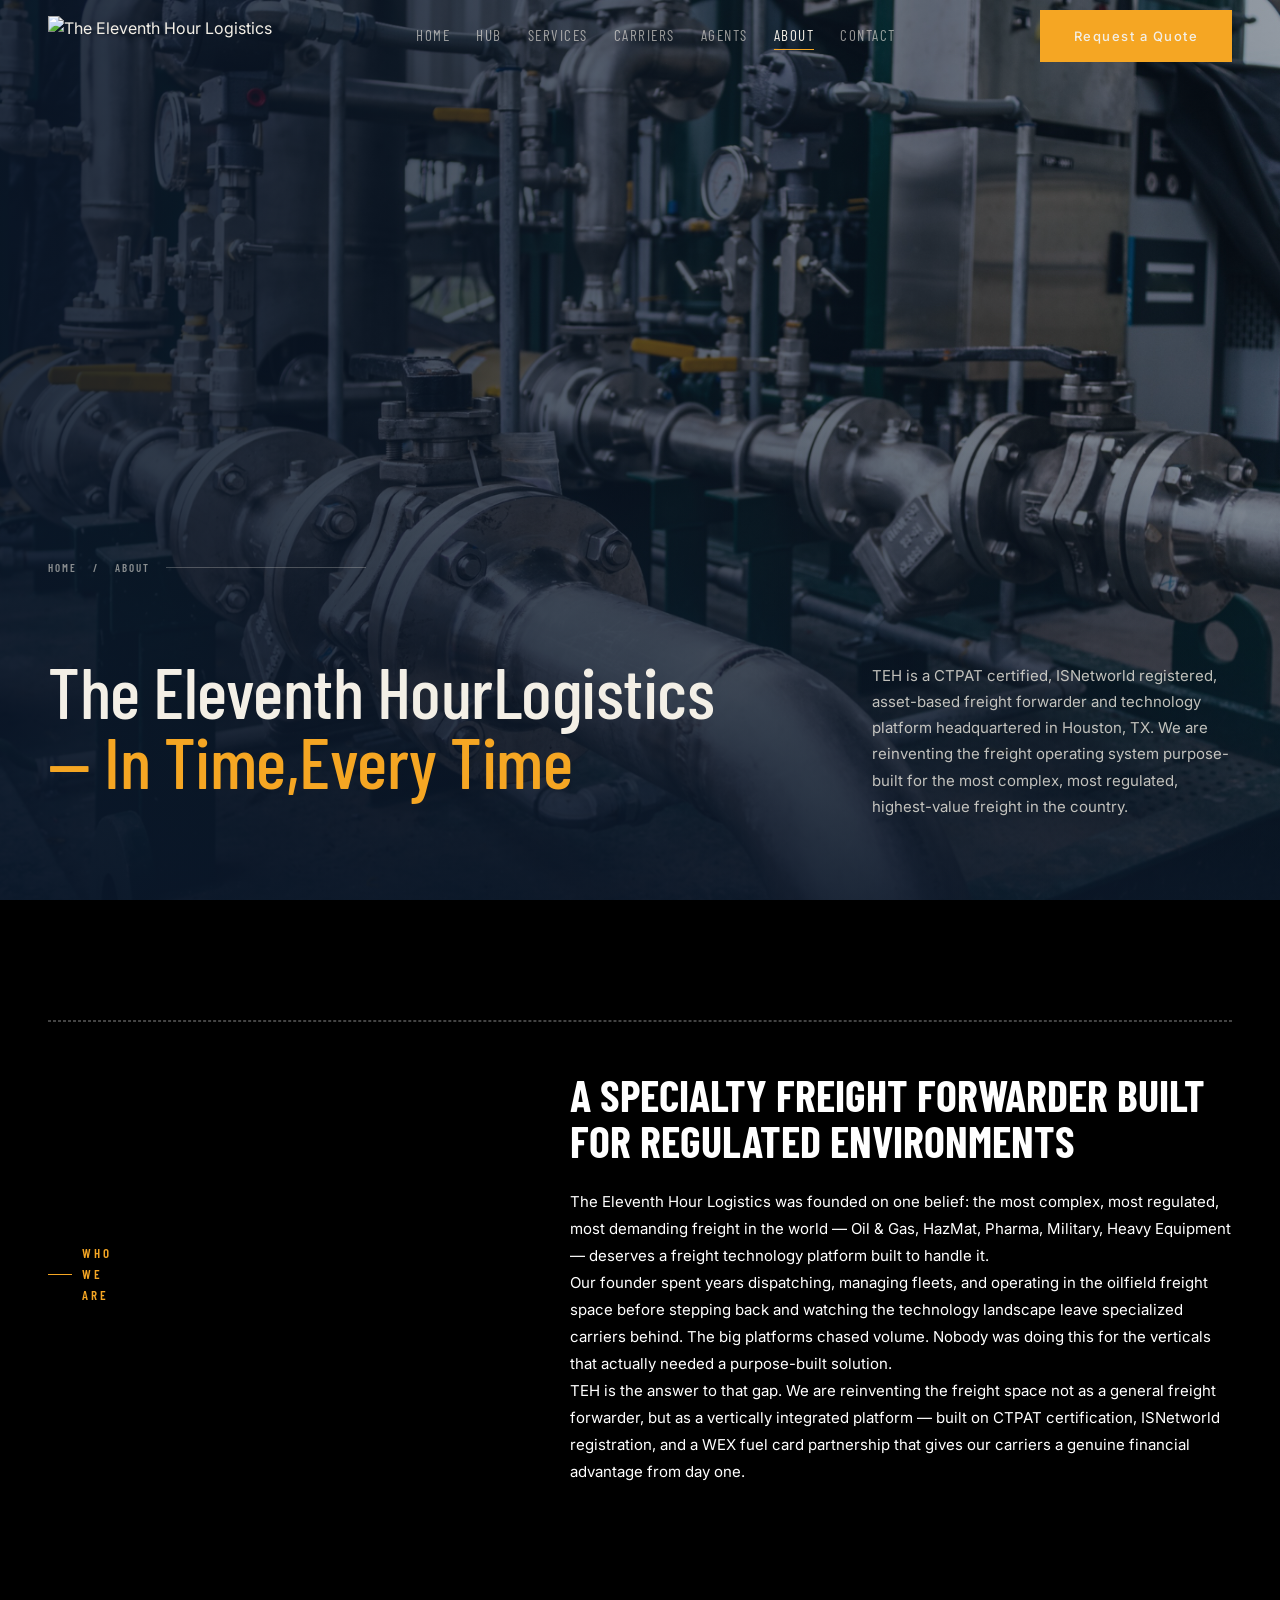
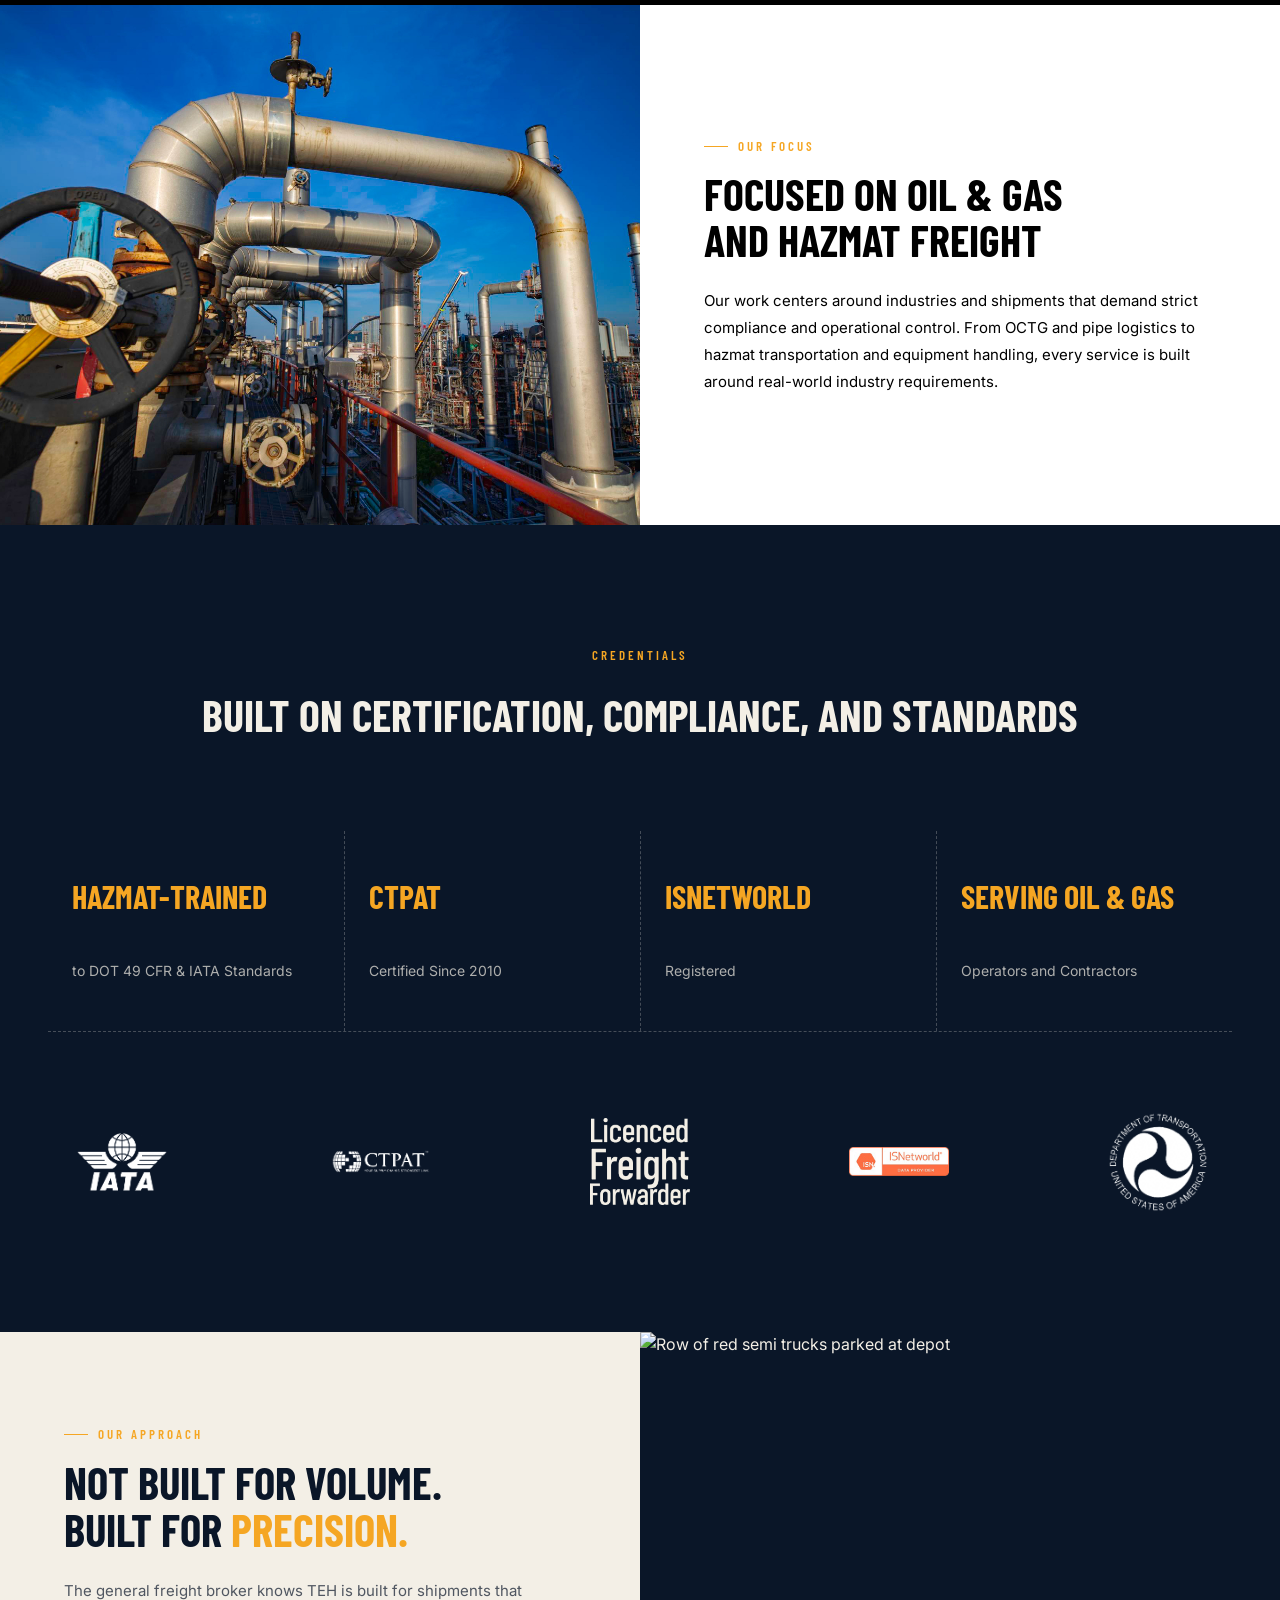
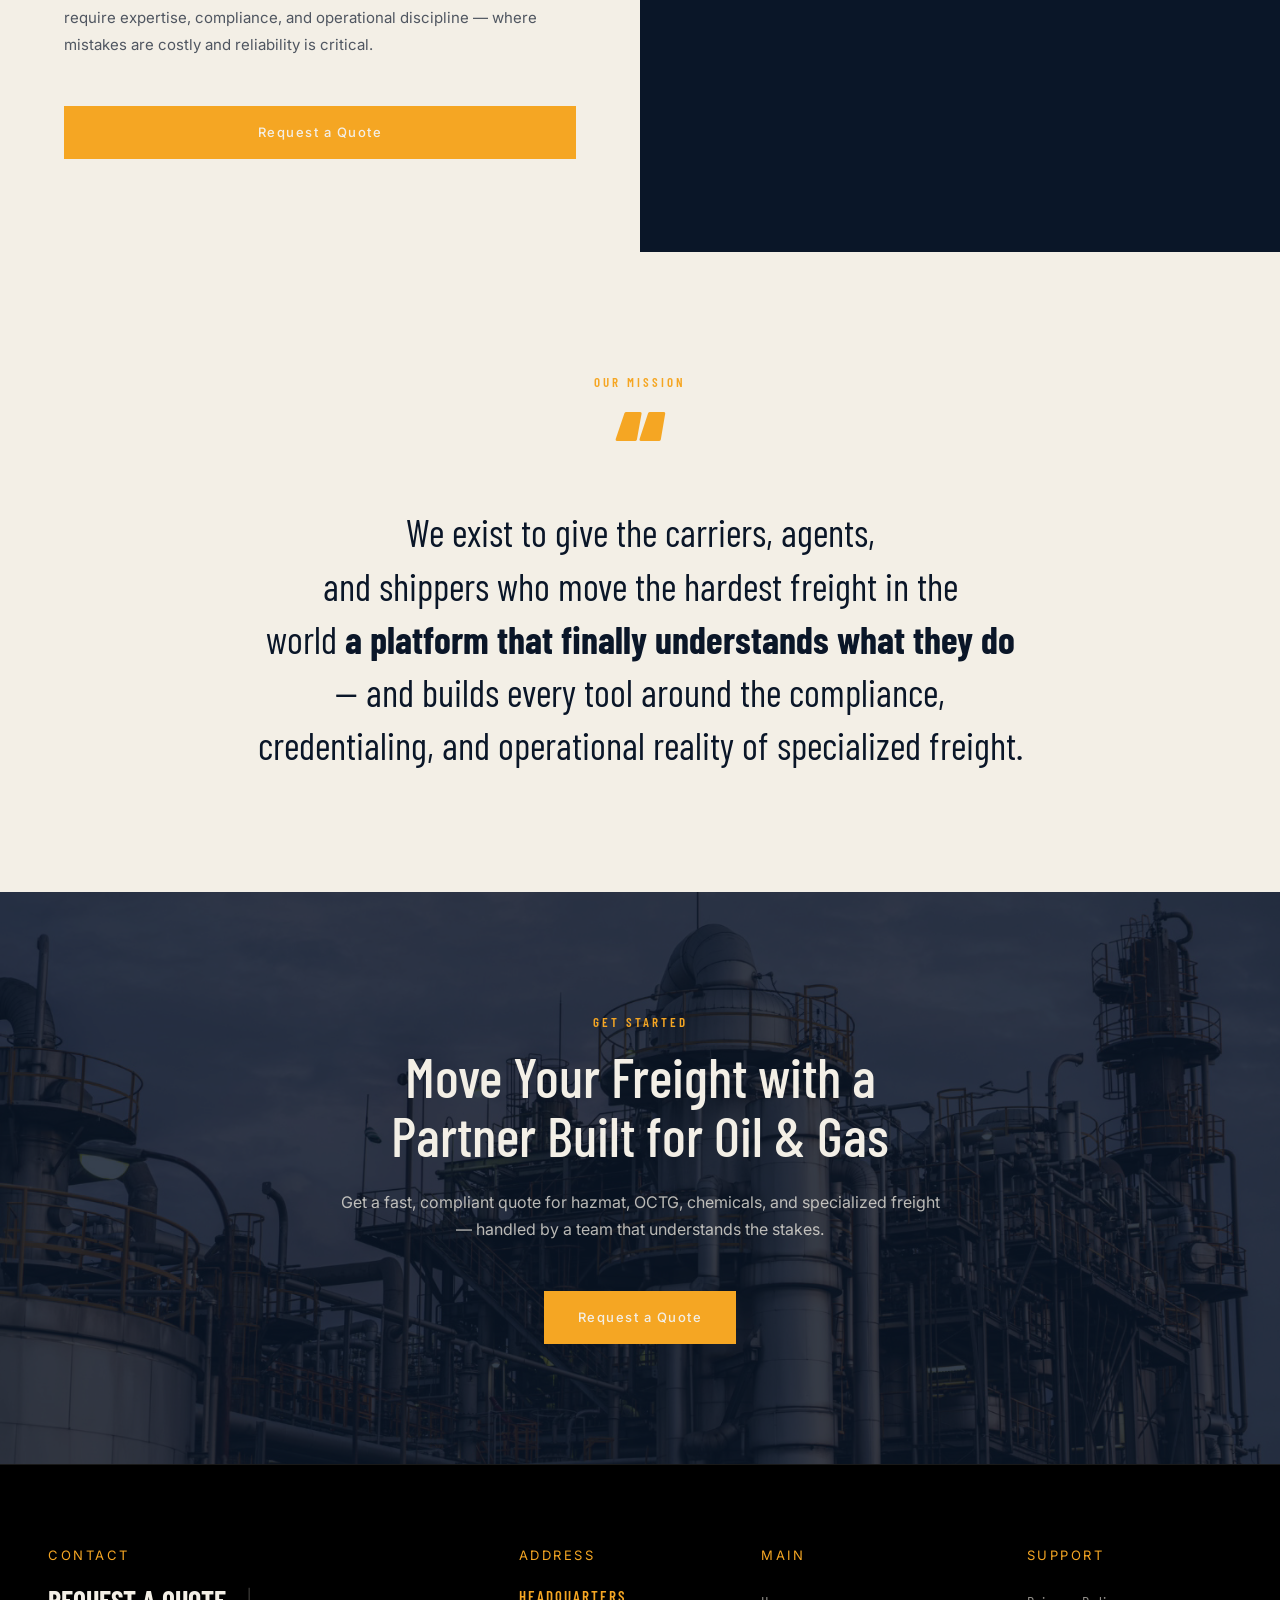
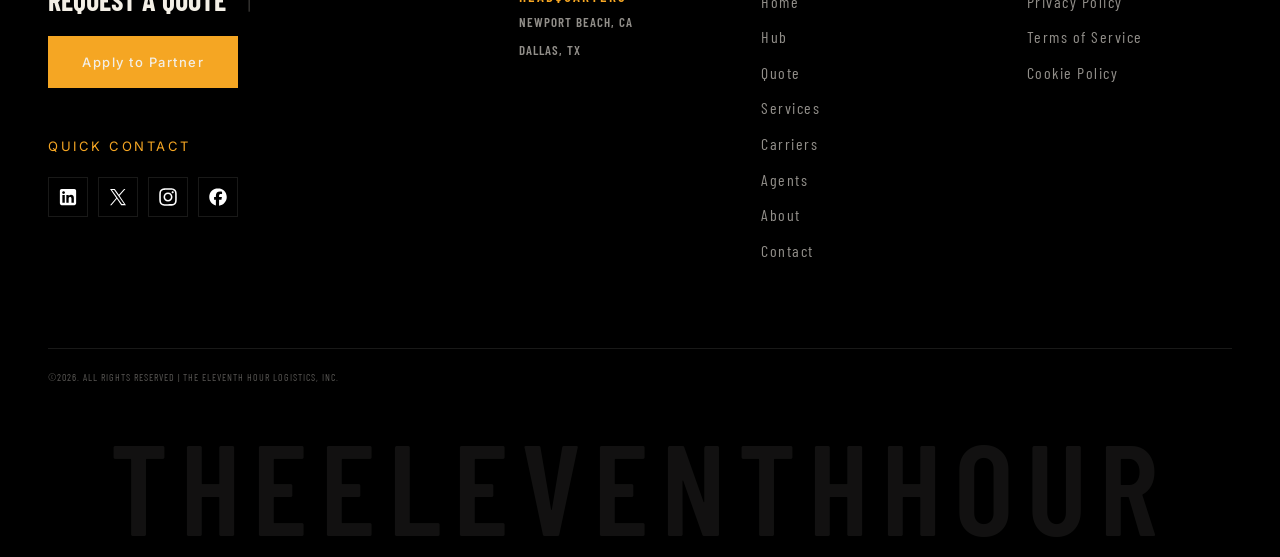
==== about.html @ dfa7b1bb "initial commit" ====
<!DOCTYPE html>
<html lang="en">

<head>

    <meta charset="UTF-8" />
    <meta name="viewport" content="width=device-width, initial-scale=1.0" />
    <meta http-equiv="X-UA-Compatible" content="IE=edge" />

    <title>About | The Eleventh Hour Logistics — HazMat Freight Forwarder for Oil &amp; Gas</title>

    <meta name="description" content="Learn about The Eleventh Hour Logistics — CTPAT-certified, ISNetworld-registered HazMat freight forwarder based in Houston, TX. Built for the most complex, regulated, highest-value freight in the country." />

    <meta name="keywords" content="about TEH logistics, eleventh hour logistics history, CTPAT certified freight forwarder, ISNetworld registered, hazmat freight forwarder Texas, oil gas logistics company" />

    <meta name="author" content="The Eleventh Hour Logistics, Inc." />
    <meta name="robots" content="index, follow" />
    <link rel="canonical" href="https://www.tehlogistics.com/about.html" />

    <meta property="og:type" content="website" />
    <meta property="og:url" content="https://www.tehlogistics.com/about.html" />
    <meta property="og:title" content="About | The Eleventh Hour Logistics" />
    <meta property="og:description" content="CTPAT-certified, ISNetworld-registered HazMat freight forwarder for Oil &amp; Gas. Built for precision, compliance, and the hardest freight in the world." />
    <meta property="og:image" content="https://www.tehlogistics.com/assets/images/og-image.jpg" />
    <meta property="og:site_name" content="The Eleventh Hour Logistics" />

    <link rel="preconnect" href="https://fonts.googleapis.com" />
    <link rel="preconnect" href="https://fonts.gstatic.com" crossorigin />
    <link href="https://fonts.googleapis.com/css2?family=Barlow+Condensed:ital,wght@0,300;0,400;0,500;0,600;0,700;0,800;0,900;1,700&family=Inter:wght@300;400;500;600&display=swap" rel="stylesheet" />

    <link rel="icon" type="image/svg+xml" href="assets/favicon.svg" />
    <link rel="apple-touch-icon" href="assets/favicon.svg" />

    <link rel="stylesheet" href="shared.css" />

    <style>

        /* ── AB: HERO ───────────────────────────────────── */
        .ab-hero {
            position: relative;
            min-height: 100vh;
            display: flex;
            flex-direction: column;
            overflow: hidden;
            padding: 0 var(--teh-gutter);
        }

        .ab-hero__bg {
            position: absolute;
            inset: 0;
            z-index: 0;
        }

        .ab-hero__bg-img {
            width: 100%;
            height: 100%;
            object-fit: cover;
            display: block;
        }

        .ab-hero__overlay {
            position: absolute;
            inset: 0;
            z-index: 1;
            background:
                linear-gradient(to right, rgba(10, 22, 40, 0.88) 0%, rgba(10, 22, 40, 0.40) 100%),
                linear-gradient(to top, rgba(10, 22, 40, 0.80) 0%, transparent 55%);
        }

        .ab-hero__content {
            position: relative;
            z-index: 2;
            flex: 1;
            display: flex;
            flex-direction: column;
            justify-content: flex-end;
            padding-top: var(--teh-nav-h);
            padding-bottom: var(--sp-xl);
            margin-top: 60px;
        }

        .ab-hero__breadcrumb {
            display: flex;
            align-items: center;
            gap: 16px;
            padding-bottom: var(--sp-xl);
            font-family: var(--teh-font-head);
            font-size: 11px;
            font-weight: 600;
            letter-spacing: 2px;
            text-transform: uppercase;
            color: rgba(243, 239, 230, 0.55);
        }

        .ab-hero__breadcrumb a {
            color: rgba(243, 239, 230, 0.55);
            transition: color 0.2s;
        }

        .ab-hero__breadcrumb a:hover {
            color: var(--teh-amber);
        }

        .ab-hero__breadcrumb-sep {
            opacity: 0.4;
        }

        .ab-hero__breadcrumb-line {
            height: 1px;
            width: 200px;
            background: rgba(243, 239, 230, 0.25);
            flex-shrink: 0;
        }

        .ab-hero__body {
            display: flex;
            justify-content: space-between;
            align-items: flex-end;
            gap: var(--sp-xl);
        }

        .ab-hero__left {
            flex: 1;
            max-width: 700px;
        }

        .ab-hero__heading {
            font-family: var(--teh-font-head);
            font-size: clamp(40px, 6.5vw, 72px);
            font-weight: 500;
            line-height: 0.97;
            letter-spacing: -0.5px;
            color: var(--teh-cream);
            margin: 0 0 var(--sp-md);
        }

        .ab-hero__heading em {
            font-style: normal;
            color: var(--teh-amber);
        }

        .ab-hero__right {
            max-width: 360px;
            flex-shrink: 0;
        }

        .ab-hero__subtext {
            font-family: var(--teh-font-body);
            font-size: 15px;
            line-height: 1.75;
            color: rgba(243, 239, 230, 0.78);
        }

        /* ── AB: INTRO SPLIT ────────────────────────────── */
        .ab-intro {
            background-color: black;
            padding: var(--sp-2xl) var(--teh-gutter);
        }

        .line-above {
            border: dashed rgba(255, 255, 255, 0.263) 1px;
            margin: 0 0 50px 0;
        }

        .ab-intro__inner {
            max-width: var(--teh-max-w);
            margin: 0 auto;
            display: flex;
            justify-content: space-between;
            gap: 450px;
            align-items: center;
        }

        .ab-intro__left {
            padding-top: 6px;
        }

        .ab-intro__right {
            display: flex;
            flex-direction: column;
            justify-content: center;
        }

        .ab-intro__eyebrow-wrap {
            display: flex;
            align-items: center;
            gap: 10px;
            margin-bottom: 0;
        }

        .ab-intro__heading {
            font-family: var(--teh-font-head);
            font-size: clamp(28px, 3.5vw, 44px);
            font-weight: 700;
            line-height: 1.05;
            text-transform: uppercase;
            color: white;
            margin-bottom: var(--sp-md);
        }

        .ab-intro__text {
            font-family: var(--teh-font-body);
            font-size: 15px;
            line-height: 1.8;
            color: white;
            max-width: 680px;
        }

        .ab-intro__text + .ab-intro__text {
            margin-top: 0;
        }

        /* ── AB: FOCUSED SECTION (img right) ────────────── */
        .ab-focused {
            display: grid;
            grid-template-columns: 1fr 1fr;
            min-height: 520px;
        }

        .ab-focused__body {
            background: white;
            color: var(--teh-cream);
            padding: var(--sp-xl) 64px;
            display: flex;
            flex-direction: column;
            justify-content: center;
        }

        .ab-focused__heading {
            font-family: var(--teh-font-head);
            font-size: clamp(28px, 3.5vw, 44px);
            font-weight: 700;
            text-transform: uppercase;
            color: black;
            line-height: 1.05;
            margin-bottom: var(--sp-md);
        }

        .ab-focused__text {
            font-family: var(--teh-font-body);
            font-size: 15px;
            line-height: 1.8;
            color: black;
        }

        .ab-focused__img {
            position: relative;
            overflow: hidden;
        }

        .ab-focused__img img {
            width: 100%;
            height: 100%;
            object-fit: cover;
            display: block;
        }

        /* ── AB: CREDENTIALS ────────────────────────────── */
        .ab-creds {
            background: var(--teh-navy);
            padding: var(--sp-2xl) var(--teh-gutter);
        }

        .ab-creds__inner {
            max-width: var(--teh-max-w);
            margin: 0 auto;
        }

        .ab-creds__header {
            text-align: center;
            margin-bottom: var(--sp-xl);
        }

        .ab-creds__heading {
            font-family: var(--teh-font-head);
            font-size: clamp(28px, 4vw, 44px);
            font-weight: 700;
            text-transform: uppercase;
            color: var(--teh-cream);
        }

        .ab-creds__pillars {
            display: grid;
            grid-template-columns: repeat(4, 1fr);
            border-bottom: 1px dashed rgba(243,239,230,0.25);
            margin-bottom: var(--sp-xl);
        }

        .ab-creds__pillar {
            padding: var(--sp-lg) var(--sp-md);
            border-left: 1px dashed rgba(243,239,230,0.25);
            display: flex;
            flex-direction: column;
            justify-content: space-between;
            min-height: 200px;
            text-align: left;
        }

        .ab-creds__pillar:first-child {
            border-left: none;
        }

        .ab-creds__pillar-head {
            font-family: var(--teh-font-head);
            font-size: clamp(22px, 2.5vw, 32px);
            font-weight: 700;
            text-transform: uppercase;
            color: var(--teh-amber);
            line-height: 1.1;
        }

        .ab-creds__pillar-sub {
            font-family: var(--teh-font-body);
            font-size: 14px;
            color: rgba(243,239,230,0.70);
            line-height: 1.6;
            margin-top: var(--sp-md);
        }

        .ab-creds__logos {
            display: flex;
            align-items: center;
            justify-content: space-between;
            gap: 40px;
            flex-wrap: wrap;
            padding: 0 24px;
        }

        .ab-creds__logos .make-white {
            filter: brightness(0) invert(1);
        }

        .ab-creds__logo-img {
            height: auto;
            width: 100px;
            transition: opacity 0.3s;
        }

        .ab-creds__logo-img:hover {
            opacity: 0.75;
        }

        /* ── AB: NOT BUILT FOR VOLUME ───────────────────── */
        .ab-precision {
            display: grid;
            grid-template-columns: 1fr 1fr;
            min-height: 520px;
        }

        .ab-precision__body {
            background: var(--teh-cream);
            padding: var(--sp-xl) 64px;
            display: flex;
            flex-direction: column;
            justify-content: center;
        }

        .ab-precision__heading {
            font-family: var(--teh-font-head);
            font-size: clamp(28px, 3.5vw, 46px);
            font-weight: 700;
            text-transform: uppercase;
            color: var(--teh-navy);
            line-height: 1.05;
            margin-bottom: var(--sp-md);
        }

        .ab-precision__heading em {
            font-style: normal;
            color: var(--teh-amber);
        }

        .ab-precision__text {
            font-family: var(--teh-font-body);
            font-size: 15px;
            line-height: 1.8;
            color: rgba(10, 22, 40, 0.70);
            margin-bottom: var(--sp-lg);
        }

        .ab-precision__img {
            position: relative;
            overflow: hidden;
        }

        .ab-precision__img img {
            width: 100%;
            height: 100%;
            object-fit: cover;
            display: block;
        }

        /* ── AB: MISSION QUOTE ──────────────────────────── */
        .ab-mission {
            background: var(--teh-cream);
            padding: var(--sp-2xl) var(--teh-gutter);
            text-align: center;
        }

        .ab-mission__inner {
            max-width: 900px;
            margin: 0 auto;
        }

        .ab-mission__quote {
            font-family: var(--teh-font-head);
            font-size: clamp(22px, 3.5vw, 38px);
            font-weight: 400;
            line-height: 1.4;
            color: var(--teh-navy);
            margin: 0;
        }

        .ab-mission__quote strong {
            font-weight: 700;
        }

        /* Opening quotation mark */
        .ab-mission__quote::before {
            content: '\201C';
            display: block;
            font-family: var(--teh-font-head);
            font-size: 120px;
            font-weight: 900;
            color: var(--teh-amber);
            line-height: 0.7;
            margin-bottom: var(--sp-sm);
        }

        /* ── AB: CTA ────────────────────────────────────── */
        .ab-cta {
            position: relative;
            min-height: 480px;
            display: flex;
            align-items: center;
            justify-content: center;
            overflow: hidden;
            padding: var(--sp-2xl) var(--teh-gutter);
        }

        .ab-cta__bg {
            position: absolute;
            inset: 0;
            z-index: 0;
        }

        .ab-cta__bg img {
            width: 100%;
            height: 100%;
            object-fit: cover;
            display: block;
        }

        .ab-cta__overlay {
            position: absolute;
            inset: 0;
            z-index: 1;
            background: rgba(10, 22, 40, 0.82);
        }

        .ab-cta__content {
            position: relative;
            z-index: 2;
            max-width: 760px;
            text-align: center;
        }

        .ab-cta__heading {
            font-family: var(--teh-font-head);
            font-size: clamp(28px, 5vw, 56px);
            font-weight: 500;
            color: var(--teh-cream);
            line-height: 1.05;
            margin-bottom: var(--sp-md);
        }

        .ab-cta__desc {
            font-family: var(--teh-font-body);
            font-size: 16px;
            line-height: 1.7;
            color: rgba(243, 239, 230, 0.75);
            max-width: 600px;
            margin: 0 auto var(--sp-lg);
        }

        /* ── AB: RESPONSIVE ─────────────────────────────── */
        @media (max-width: 1100px) {
            .ab-focused__body,
            .ab-precision__body {
                padding: var(--sp-xl) var(--teh-gutter-m);
            }

            .ab-intro__inner {
                display: flex;
                justify-content: space-between;
                gap: 100px;
            }
        }

        @media (max-width: 900px) {
            .ab-hero__inner {
                flex-direction: column;
                align-items: flex-start;
                gap: var(--sp-md);
            }

            .ab-hero__right {
                max-width: 100%;
            }

            .ab-intro,
            .ab-focused,
            .ab-precision {
                grid-template-columns: 1fr;
            }

            .ab-intro__img,
            .ab-focused__img,
            .ab-precision__img {
                min-height: 320px;
            }

            .ab-focused__body,
            .ab-precision__body {
                padding: var(--sp-xl) var(--teh-gutter-m);
            }

            /* On mobile: image comes first for intro, body first for others */
            .ab-focused {
                direction: ltr;
            }

            .ab-creds__pillars {
                grid-template-columns: repeat(2, 1fr);
            }

            .ab-creds__pillar {
                border-left: none;
                border-top: 1px dashed rgba(243,239,230,0.25);
            }

            .ab-creds__pillar:nth-child(odd) {
                border-left: none;
            }
        }

        @media (max-width: 600px) {
            .ab-hero__heading {
                font-size: clamp(38px, 10vw, 52px);
            }

            .ab-hero__breadcrumb-line {
                width: 60px;
            }

            .ab-intro__inner,
            .ab-focused__body,
            .ab-precision__body {
                padding: var(--sp-xl) var(--teh-gutter-s);
            }

            .ab-creds__pillars {
                grid-template-columns: 1fr;
            }

            .ab-creds__logos {
                gap: 24px;
                justify-content: center;
            }

            .ab-mission__quote {
                font-size: clamp(18px, 5vw, 26px);
            }
        }

    </style>

</head>

<body>

    <!-- 1. CLOCK LOADER -->
    <div id="loader" class="loader">
        <div class="clock">
            <div class="clock__face">
                <div class="clock__marker clock__marker--12"></div>
                <div class="clock__marker clock__marker--11"></div>
            </div>
            <div id="minuteHand" class="clock__hand clock__hand--minute"></div>
            <div id="hourHand" class="clock__hand clock__hand--hour"></div>
        </div>
        <p class="loader__text">The Eleventh Hour</p>
    </div>

    <!-- 2. NAVIGATION -->
    <nav class="nav" id="mainNav" role="navigation" aria-label="Main navigation">

        <a class="nav-logo" href="index.html" aria-label="The Eleventh Hour Logistics — Home">
            <img src="assets/favicon.svg" alt="The Eleventh Hour Logistics" class="nav-logo__img" />
        </a>

        <ul class="nav-links" role="menubar">
            <li><a class="nav-link" href="index.html" role="menuitem">Home</a></li>
            <li><a class="nav-link" href="hub.html" role="menuitem">Hub</a></li>
            <li><a class="nav-link" href="services.html" role="menuitem">Services</a></li>
            <li><a class="nav-link" href="carriers.html" role="menuitem">Carriers</a></li>
            <li><a class="nav-link" href="agents.html" role="menuitem">Agents</a></li>
            <li><a class="nav-link nav-link--active" href="about.html" role="menuitem">About</a></li>
            <li><a class="nav-link" href="contact.html" role="menuitem">Contact</a></li>
        </ul>

        <div class="nav-right">
            <a class="teh-btn teh-btn--primary" href="quote.html">Request a Quote</a>
            <button class="nav-hamburger" id="navHamburger" aria-label="Open navigation menu" aria-expanded="false" aria-controls="mobMenu">
                <span class="nav-hamburger__bar"></span>
                <span class="nav-hamburger__bar"></span>
                <span class="nav-hamburger__bar"></span>
            </button>
        </div>

    </nav>

    <!-- MOBILE MENU -->
    <div class="mob-menu" id="mobMenu" role="dialog" aria-modal="true" aria-label="Mobile navigation">
        <a class="mob-link" href="index.html" onclick="TEH.closeMenu()">Home</a>
        <a class="mob-link" href="hub.html" onclick="TEH.closeMenu()">Hub</a>
        <a class="mob-link" href="services.html" onclick="TEH.closeMenu()">Services</a>
        <a class="mob-link" href="carriers.html" onclick="TEH.closeMenu()">Carriers</a>
        <a class="mob-link" href="agents.html" onclick="TEH.closeMenu()">Agents</a>
        <a class="mob-link mob-link--active" href="about.html" onclick="TEH.closeMenu()">About</a>
        <a class="mob-link" href="contact.html" onclick="TEH.closeMenu()">Contact</a>
        <div class="mob-menu__cta">
            <a class="teh-btn teh-btn--primary" href="quote.html" onclick="TEH.closeMenu()" style="justify-content:center;">Request a Quote</a>
            <a class="teh-btn teh-btn--secondary" href="agents.html" onclick="TEH.closeMenu()" style="justify-content:center;">Apply to Partner</a>
        </div>
    </div>


    <main id="mainContent">

        <!-- ── HERO ──────────────────────────────────────── -->
        <section class="ab-hero" aria-labelledby="aboutHeroHeading">

            <div class="ab-hero__bg" aria-hidden="true">
                <img src="assets/images/about/about-hero.jpg" alt="Oil refinery pipeline infrastructure" class="ab-hero__bg-img" />
            </div>

            <div class="ab-hero__overlay" aria-hidden="true"></div>

            <div class="ab-hero__content">

                <div class="ab-hero__breadcrumb" aria-label="Breadcrumb">
                    <a href="index.html">Home</a>
                    <span class="sv-hero__breadcrumb-sep" aria-hidden="true">/</span>
                    <span>About</span>
                    <div class="ab-hero__breadcrumb-line" aria-hidden="true"></div>
                </div>

                <div class="ab-hero__body">

                    <div class="ab-hero__left teh-reveal">
                        <h1 class="ab-hero__heading" id="aboutHeroHeading">
                            The Eleventh HourLogistics<br>
                            <em>— In Time,Every Time</em>
                        </h1>
                    </div>

                    <div class="ab-hero__right teh-reveal teh-reveal--delay-2">
                        <p class="ab-hero__subtext">
                            TEH is a CTPAT certified, ISNetworld registered, asset-based freight forwarder and technology platform headquartered in Houston, TX. We are reinventing the freight operating system purpose-built for the most complex, most regulated, highest-value freight in the country.
                        </p>
                    </div>

                </div>
            </div>

        </section>


        <!-- ── SPECIALTY FREIGHT INTRO ───────────────────── -->
        <section class="ab-intro" aria-labelledby="introHeading">
            <div class="line-above"></div>

            <div class="ab-intro__inner teh-reveal">
                
                <div class="ab-intro__left">
                    <p class="teh-eyebrow teh-eyebrow--line">Who We Are</p>
                </div>

                <div class="ab-intro__right">
                    <h2 class="ab-intro__heading" id="introHeading">
                    A Specialty Freight Forwarder Built for Regulated Environments
                </h2>
                    <p class="ab-intro__text">
                    The Eleventh Hour Logistics was founded on one belief: the most complex, most regulated, most demanding freight in the world — Oil &amp; Gas, HazMat, Pharma, Military, Heavy Equipment — deserves a freight technology platform built to handle it.
                </p>

                <p class="ab-intro__text">
                    Our founder spent years dispatching, managing fleets, and operating in the oilfield freight space before stepping back and watching the technology landscape leave specialized carriers behind. The big platforms chased volume. Nobody was doing this for the verticals that actually needed a purpose-built solution.
                </p>

                <p class="ab-intro__text">
                    TEH is the answer to that gap. We are reinventing the freight space not as a general freight forwarder, but as a vertically integrated platform — built on CTPAT certification, ISNetworld registration, and a WEX fuel card partnership that gives our carriers a genuine financial advantage from day one.
                </p>
            </div>
        </section>


        <!-- ── FOCUSED ON OIL & GAS ──────────────────────── -->
        <section class="ab-focused" aria-labelledby="focusedHeading">

            <div class="ab-focused__img">
                <img src="assets/images/about/ab-focus.jpg" alt="Oil pipeline and refinery infrastructure at dusk" loading="lazy" />
            </div>

            <div class="ab-focused__body teh-reveal">

                <p class="teh-eyebrow teh-eyebrow--line">Our Focus</p>

                <h2 class="ab-focused__heading" id="focusedHeading">
                    Focused on Oil &amp; Gas<br>and Hazmat Freight
                </h2>

                <p class="ab-focused__text">
                    Our work centers around industries and shipments that demand strict compliance and operational control. From OCTG and pipe logistics to hazmat transportation and equipment handling, every service is built around real-world industry requirements.
                </p>

            </div>

        </section>


        <!-- ── CREDENTIALS ───────────────────────────────── -->
        <section class="ab-creds" id="credentials" aria-labelledby="credsHeading">

            <div class="ab-creds__inner">

                <div class="ab-creds__header teh-reveal">
                    <p class="teh-eyebrow" style="justify-content:center;">Credentials</p>
                    <h2 class="ab-creds__heading" id="credsHeading">
                        Built on Certification, Compliance, and Standards
                    </h2>
                </div>

                <div class="ab-creds__pillars teh-reveal teh-reveal--delay-1" role="list">

                    <div class="ab-creds__pillar" role="listitem">
                        <h3 class="ab-creds__pillar-head">Hazmat-trained</h3>
                        <p class="ab-creds__pillar-sub">to DOT 49 CFR &amp; IATA Standards</p>
                    </div>

                    <div class="ab-creds__pillar" role="listitem">
                        <h3 class="ab-creds__pillar-head">CTPAT</h3>
                        <p class="ab-creds__pillar-sub">Certified Since 2010</p>
                    </div>

                    <div class="ab-creds__pillar" role="listitem">
                        <h3 class="ab-creds__pillar-head">ISNetworld</h3>
                        <p class="ab-creds__pillar-sub">Registered</p>
                    </div>

                    <div class="ab-creds__pillar" role="listitem">
                        <h3 class="ab-creds__pillar-head">Serving oil &amp; gas</h3>
                        <p class="ab-creds__pillar-sub">Operators and Contractors</p>
                    </div>

                </div>

                <div class="ab-creds__logos teh-reveal teh-reveal--delay-2" role="list" aria-label="Industry certifications">
                    <img src="assets/images/trust1.png" alt="IATA" class="ab-creds__logo-img make-white" />
                    <img src="assets/images/trust2.png" alt="CTPAT Certified" class="ab-creds__logo-img make-white" />
                    <img src="assets/images/trust3.png" alt="Licensed Freight Forwarder" class="ab-creds__logo-img" />
                    <img src="assets/images/trust4.png" alt="ISNetworld Registered" class="ab-creds__logo-img"/>
                    <img src="assets/images/trust5.png" alt="US DOT" class="ab-creds__logo-img make-white" />
                </div>

            </div>

        </section>


        <!-- ── NOT BUILT FOR VOLUME ──────────────────────── -->
        <section class="ab-precision" aria-labelledby="precisionHeading">

            <div class="ab-precision__body teh-reveal">

                <p class="teh-eyebrow teh-eyebrow--line">Our Approach</p>

                <h2 class="ab-precision__heading" id="precisionHeading">
                    Not Built for Volume.<br>
                    Built for <em>Precision.</em>
                </h2>

                <p class="ab-precision__text">
                    The general freight broker knows TEH is built for shipments that require expertise, compliance, and operational discipline — where mistakes are costly and reliability is critical.
                </p>

                <a class="teh-btn teh-btn--primary" href="quote.html">Request a Quote</a>

            </div>

            <div class="ab-precision__img">
                <img src="assets/images/about-trucks.png" alt="Row of red semi trucks parked at depot" loading="lazy" />
            </div>

        </section>


        <!-- ── MISSION QUOTE ─────────────────────────────── -->
        <section class="ab-mission" aria-labelledby="missionHeading">
            <div class="ab-mission__inner teh-reveal">

                <p class="teh-eyebrow" style="justify-content:center;" id="missionHeading">Our Mission</p>

                <blockquote class="ab-mission__quote">
                    We exist to give the carriers, agents,<br>
                    and shippers who move the hardest freight in the<br>
                    world <strong>a platform that finally understands what they do</strong><br>
                    — and builds every tool around the compliance,<br>
                    credentialing, and operational reality of specialized freight.
                </blockquote>

            </div>
        </section>


        <!-- ── CTA ──────────────────────────────────────── -->
        <section class="ab-cta" aria-labelledby="ctaHeading">

            <div class="ab-cta__bg" aria-hidden="true">
                <img src="assets/images/quote-bg.png" alt="Oil refinery at night" loading="lazy" />
            </div>
            <div class="ab-cta__overlay" aria-hidden="true"></div>

            <div class="ab-cta__content teh-reveal">
                <p class="teh-eyebrow" style="justify-content:center;">Get Started</p>
                <h2 class="ab-cta__heading" id="ctaHeading">
                    Move Your Freight with a<br>Partner Built for Oil &amp; Gas
                </h2>
                <p class="ab-cta__desc">
                    Get a fast, compliant quote for hazmat, OCTG, chemicals, and specialized freight —
                    handled by a team that understands the stakes.
                </p>
                <a class="teh-btn teh-btn--primary" href="quote.html">Request a Quote</a>
            </div>

        </section>

    </main>


    <!-- ── FOOTER ────────────────────────────────────────── -->
    <footer class="teh-footer" role="contentinfo">
        <div class="teh-footer__inner">

            <div class="teh-footer__grid">

                <div>
                    <span class="teh-footer__col-label">Contact</span>

                    <div class="teh-footer__cta-row">
                        <span class="teh-footer__request">Request a Quote</span>
                        <span class="teh-footer__divider" aria-hidden="true">|</span>
                        <a class="teh-btn teh-btn--primary" href="agents.html">Apply to Partner</a>
                    </div>

                    <span class="teh-footer__col-label">Quick Contact</span>

                    <div class="teh-footer__socials" role="list" aria-label="Social media links">
                        <a href="https://linkedin.com/company/theeleventhhourlogistics" class="teh-social-icon" target="_blank" rel="noopener noreferrer" aria-label="LinkedIn" role="listitem">
                            <svg xmlns="http://www.w3.org/2000/svg" width="32" height="32" viewBox="0 0 32 32">
                                <path d="M26.111,3H5.889c-1.595,0-2.889,1.293-2.889,2.889V26.111c0,1.595,1.293,2.889,2.889,2.889H26.111c1.595,0,2.889-1.293,2.889-2.889V5.889c0-1.595-1.293-2.889-2.889-2.889ZM10.861,25.389h-3.877V12.87h3.877v12.519Zm-1.957-14.158c-1.267,0-2.293-1.034-2.293-2.31s1.026-2.31,2.293-2.31,2.292,1.034,2.292,2.31-1.026,2.31-2.292,2.31Zm16.485,14.158h-3.858v-6.571c0-1.802-.685-2.809-2.111-2.809-1.551,0-2.362,1.048-2.362,2.809v6.571h-3.718V12.87h3.718v1.686s1.118-2.069,3.775-2.069,4.556,1.621,4.556,4.975v7.926Z" fill-rule="evenodd"></path>
                            </svg>
                        </a>

                        <a href="https://twitter.com/tehlogistics" class="teh-social-icon" target="_blank" rel="noopener noreferrer" aria-label="Twitter / X" role="listitem">
                            <svg xmlns="http://www.w3.org/2000/svg" width="32" height="32" viewBox="0 0 32 32">
                                <path d="M18.42,14.009L27.891,3h-2.244l-8.224,9.559L10.855,3H3.28l9.932,14.455L3.28,29h2.244l8.684-10.095,6.936,10.095h7.576l-10.301-14.991h0Zm-3.074,3.573l-1.006-1.439L6.333,4.69h3.447l6.462,9.243,1.006,1.439,8.4,12.015h-3.447l-6.854-9.804h0Z"></path>
                            </svg>
                        </a>

                        <a href="https://instagram.com/tehlogistics" class="teh-social-icon" target="_blank" rel="noopener noreferrer" aria-label="Instagram" role="listitem">
                            <svg xmlns="http://www.w3.org/2000/svg" width="32" height="32" viewBox="0 0 32 32">
                                <path d="M10.202,2.098c-1.49,.07-2.507,.308-3.396,.657-.92,.359-1.7,.84-2.477,1.619-.776,.779-1.254,1.56-1.61,2.481-.345,.891-.578,1.909-.644,3.4-.066,1.49-.08,1.97-.073,5.771s.024,4.278,.096,5.772c.071,1.489,.308,2.506,.657,3.396,.359,.92,.84,1.7,1.619,2.477,.779,.776,1.559,1.253,2.483,1.61,.89,.344,1.909,.579,3.399,.644,1.49,.065,1.97,.08,5.771,.073,3.801-.007,4.279-.024,5.773-.095s2.505-.309,3.395-.657c.92-.36,1.701-.84,2.477-1.62s1.254-1.561,1.609-2.483c.345-.89,.579-1.909,.644-3.398,.065-1.494,.081-1.971,.073-5.773s-.024-4.278-.095-5.771-.308-2.507-.657-3.397c-.36-.92-.84-1.7-1.619-2.477s-1.561-1.254-2.483-1.609c-.891-.345-1.909-.58-3.399-.644s-1.97-.081-5.772-.074-4.278,.024-5.771,.096m.164,25.309c-1.365-.059-2.106-.286-2.6-.476-.654-.252-1.12-.557-1.612-1.044s-.795-.955-1.05-1.608c-.192-.494-.423-1.234-.487-2.599-.069-1.475-.084-1.918-.092-5.656s.006-4.18,.071-5.656c.058-1.364,.286-2.106,.476-2.6,.252-.655,.556-1.12,1.044-1.612s.955-.795,1.608-1.05c.493-.193,1.234-.422,2.598-.487,1.476-.07,1.919-.084,5.656-.092,3.737-.008,4.181,.006,5.658,.071,1.364,.059,2.106,.285,2.599,.476,.654,.252,1.12,.555,1.612,1.044s.795,.954,1.051,1.609c.193,.492,.422,1.232,.486,2.597,.07,1.476,.086,1.919,.093,5.656,.007,3.737-.006,4.181-.071,5.656-.06,1.365-.286,2.106-.476,2.601-.252,.654-.556,1.12-1.045,1.612s-.955,.795-1.608,1.05c-.493,.192-1.234,.422-2.597,.487-1.476,.069-1.919,.084-5.657,.092s-4.18-.007-5.656-.071M21.779,8.517c.002,.928,.755,1.679,1.683,1.677s1.679-.755,1.677-1.683c-.002-.928-.755-1.679-1.683-1.677,0,0,0,0,0,0-.928,.002-1.678,.755-1.677,1.683m-12.967,7.496c.008,3.97,3.232,7.182,7.202,7.174s7.183-3.232,7.176-7.202c-.008-3.97-3.233-7.183-7.203-7.175s-7.182,3.233-7.174,7.203m2.522-.005c-.005-2.577,2.08-4.671,4.658-4.676,2.577-.005,4.671,2.08,4.676,4.658,.005,2.577-2.08,4.671-4.658,4.676-2.577,.005-4.671-2.079-4.676-4.656h0"></path>
                            </svg>
                        </a>

                        <a href="https://facebook.com/tehlogistics" class="teh-social-icon" target="_blank" rel="noopener noreferrer" aria-label="Facebook" role="listitem">
                            <svg xmlns="http://www.w3.org/2000/svg" width="32" height="32" viewBox="0 0 32 32">
                                <path d="M16,2c-7.732,0-14,6.268-14,14,0,6.566,4.52,12.075,10.618,13.588v-9.31h-2.887v-4.278h2.887v-1.843c0-4.765,2.156-6.974,6.835-6.974,.887,0,2.417,.174,3.043,.348v3.878c-.33-.035-.904-.052-1.617-.052-2.296,0-3.183,.87-3.183,3.13v1.513h4.573l-.786,4.278h-3.787v9.619c6.932-.837,12.304-6.74,12.304-13.897,0-7.732-6.268-14-14-14Z"></path>
                            </svg>
                        </a>
                    </div>
                </div>

                <div>
                    <span class="teh-footer__col-label">Address</span>
                    <address class="teh-footer__address">
                        <span class="teh-footer__address-hq">Headquarters</span>
                        <p>Newport Beach, CA</p>
                        <p>Dallas, TX</p>
                    </address>
                </div>

                <div>
                    <span class="teh-footer__col-label">Main</span>
                    <nav aria-label="Footer navigation">
                        <a class="teh-footer__nav-link" href="index.html">Home</a>
                        <a class="teh-footer__nav-link" href="hub.html">Hub</a>
                        <a class="teh-footer__nav-link" href="quote.html">Quote</a>
                        <a class="teh-footer__nav-link" href="services.html">Services</a>
                        <a class="teh-footer__nav-link" href="carriers.html">Carriers</a>
                        <a class="teh-footer__nav-link" href="agents.html">Agents</a>
                        <a class="teh-footer__nav-link" href="about.html">About</a>
                        <a class="teh-footer__nav-link" href="contact.html">Contact</a>
                    </nav>
                </div>

                <div>
                    <span class="teh-footer__col-label">Support</span>
                    <a class="teh-footer__nav-link" href="privacy.html">Privacy Policy</a>
                    <a class="teh-footer__nav-link" href="terms.html">Terms of Service</a>
                    <a class="teh-footer__nav-link" href="cookies.html">Cookie Policy</a>
                </div>

            </div>

            <div class="teh-footer__bottom">
                <p class="teh-footer__legal">
                    ©2026. All Rights Reserved | The Eleventh Hour Logistics, Inc.
                </p>
            </div>

        </div>

        <div class="teh-footer__watermark" aria-hidden="true">THEELEVENTHHOUR</div>

    </footer>

    <script src="shared.js"></script>

</body>

</html>
---- shared.css ----
/* ============================================================
   TEH LOGISTICS — SHARED STYLESHEET
   The Eleventh Hour Logistics, Inc.  |  tehlogistics.com

   TABLE OF CONTENTS
   ─────────────────────────────────────────────────────────
   1.  BRAND TOKENS
   2.  RESET & BASE
   3.  TYPOGRAPHY SCALE
   4.  NAVIGATION
   5.  MOBILE MENU
   6.  BUTTONS
   7.  SECTION UTILITIES
   8.  IMAGE & ICON PLACEHOLDERS
   9.  FOOTER
   10. SCROLL REVEAL
   11. RESPONSIVE

   NAMING CONVENTION
   ─────────────────────────────────────────────────────────
   Shared (this file)  →  .nav-*, .mob-*, .teh-btn, .teh-footer-*
   Page-specific       →  two-letter prefix in each page <style>
     Homepage          →  .hp-*
     Hub               →  .hb-*
     Quote             →  .qt-*
     Services          →  .sv-*
     Carriers          →  .cr-*
     Agents            →  .ag-*
     About             →  .ab-*
     Contact           →  .ct-*
     Waitlist          →  .wl-*
     Privacy Policy    →  .pv-*

   FOR APPSCRIP DEVELOPERS
   ─────────────────────────────────────────────────────────
   Portal hooks  →  window.TEH.portal.*  in shared.js
   SSO targets   →  data-portal attributes on anchor tags
   Brand tokens  →  :root block below — do not override
   Image swaps   →  replace .teh-ph div with <img class="teh-img">
   ============================================================ */


/* ─────────────────────────────────────────────────────────
   1. BRAND TOKENS
   ───────────────────────────────────────────────────────── */
:root {
  /* Official TEH Brand Colors — Brand Identity PDF */
  --teh-navy:   #0A1628;
  --teh-amber:  #F5A623;
  --teh-cream:  #F3EFE6;

  /* UI-only derivations (not in brand guide) */
  --teh-navy-card:     #0e1e35;
  --teh-amber-hover:   #d48a1d;
  --teh-amber-subtle:  rgba(245,166,35,0.10);
  --teh-border-dark:   rgba(243,239,230,0.10);
  --teh-border-light:  rgba(10,22,40,0.12);
  --teh-text-on-dark:  #F3EFE6;
  --teh-text-muted:    rgba(243,239,230,0.60);
  --teh-text-on-light: #0A1628;

  /* Brand Typefaces — Brand Identity PDF pp.16–17 */
  --teh-font-head: 'Barlow Condensed', sans-serif;
  --teh-font-body: 'Inter', sans-serif;

  /* Spacing — 8px grid */
  --sp-xs:  8px;
  --sp-sm:  16px;
  --sp-md:  24px;
  --sp-lg:  48px;
  --sp-xl:  80px;
  --sp-2xl: 120px;

  /* Layout */
  --teh-max-w:    1280px;
  --teh-gutter:   48px;
  --teh-gutter-m: 32px;
  --teh-gutter-s: 20px;
  --teh-nav-h:    72px;

  /* Motion */
  --ease:     cubic-bezier(0.25, 0, 0, 1);
  --ease-out: cubic-bezier(0, 0, 0.2, 1);
  --dur:      0.35s;
}

.loader {
  position: fixed;
  inset: 0;
  background-color: #2d2a2a; /* Brand Navy Black */
  z-index: 10000;
  display: none;
  flex-direction: column;
  justify-content: center;
  align-items: center;
  transition: opacity 0.6s ease-in-out, visibility 0.6s;
  font-family: var(--teh-font-head);
  letter-spacing: 2px;
}

/* Sizing structure for your video animation */
.loader__video {
  width: 100%;
  max-width: 240px; /* Scales the branded clock comfortably */
  height: auto;
  margin-bottom: 24px;
}

.loader--hidden {
  opacity: 0 !important;
  visibility: hidden !important;
  pointer-events: none !important;
}

/* ─────────────────────────────────────────────────────────
   2. RESET & BASE
   ───────────────────────────────────────────────────────── */
*, *::before, *::after {
  margin: 0; padding: 0; box-sizing: border-box;
}

html {
  font-size: 16px;
  scroll-behavior: smooth;
  overflow-x: hidden;
  -webkit-text-size-adjust: 100%;
}

body {
  font-family: var(--teh-font-body);
  font-weight: 400;
  line-height: 1.6;
  background: var(--teh-navy);
  color: var(--teh-cream);
  -webkit-font-smoothing: antialiased;
  -moz-osx-font-smoothing: grayscale;
}

img, video, svg { display: block; max-width: 100%; }
a               { text-decoration: none; color: inherit; }
ul, ol          { list-style: none; }
button          { font-family: inherit; cursor: pointer; border: none; }
address         { font-style: normal; }

::selection { background: var(--teh-amber); color: var(--teh-navy); }

::-webkit-scrollbar        { width: 4px; }
::-webkit-scrollbar-track  { background: var(--teh-navy); }
::-webkit-scrollbar-thumb  { background: var(--teh-amber); border-radius: 2px; }


/* ─────────────────────────────────────────────────────────
   3. TYPOGRAPHY SCALE
   ───────────────────────────────────────────────────────── */
.teh-eyebrow {
  font-family: var(--teh-font-head);
  font-size: 13px;
  font-weight: 600;
  letter-spacing: 3px;
  text-transform: uppercase;
  color: var(--teh-amber);
  display: flex;
  align-items: center;
  gap: 10px;
  margin-bottom: 14px;
}

.teh-eyebrow--line::before {
  content: '';
  display: inline-block;
  width: 24px;
  height: 1px;
  color: var(--teh-amber);
  background: var(--teh-amber);
  flex-shrink: 0;
}

.teh-section-heading {
  font-family: var(--teh-font-head);
  font-size: clamp(32px, 4vw, 52px);
  font-weight: 700;
  line-height: 1.05;
  text-transform: uppercase;
  margin-bottom: 14px;
}

.teh-section-sub {
  font-family: var(--teh-font-body);
  font-size: 15px;
  line-height: 1.75;
  color: var(--teh-text-muted);
  max-width: 560px;
}


/* ─────────────────────────────────────────────────────────
   4. NAVIGATION
   ─────────────────────────────────────────────────────────
   .nav--scrolled  → added by JS after 40px scroll
   .nav-link--active → set by JS based on window.location.pathname
   ───────────────────────────────────────────────────────── */
.nav {
  position: fixed;
  top: 0; left: 0; right: 0;
  z-index: 1000;
  height: var(--teh-nav-h);
  display: flex;
  align-items: center;
  justify-content: space-between;
  padding: 0 var(--teh-gutter);
  transition: background var(--dur) var(--ease),
              border-color var(--dur),
              backdrop-filter var(--dur);
}

.nav--scrolled {
  background: rgba(10,22,40,0.96);
  backdrop-filter: blur(16px);
  -webkit-backdrop-filter: blur(16px);
  border-bottom: 1px solid var(--teh-border-dark);
  box-shadow: 0 4px 24px rgba(0,0,0,0.35);
}

/* Logo */
.nav-logo {
  display: flex;
  align-items: center;
  gap: 10px;
  flex-shrink: 0;
}

.nav-logo__img {
  height: 40px;
  width: auto;
}

/*
  LOGO SWAP: when logo file is ready, replace the .nav-logo__text span
  with: <img src="assets/images/logo.svg" alt="TEH Logistics" class="nav-logo__img"/>
*/
.nav-logo__text {
  font-family: var(--teh-font-head);
  font-size: 18px;
  font-weight: 700;
  letter-spacing: 3px;
  text-transform: uppercase;
  color: var(--teh-cream);
  white-space: nowrap;
}

.nav-logo__text em {
  font-style: normal;
  color: var(--teh-amber);
}

/* Desktop links */
.nav-links {
  display: flex;
  align-items: center;
  gap: 2px;
}

.nav-link {
  font-family: var(--teh-font-head);
  font-size: 15px;
  font-weight: 400;
  letter-spacing: 1.5px;
  text-transform: uppercase;
  color: var(--teh-text-muted);
  padding: 6px 12px;
  position: relative;
  transition: color var(--dur);
  white-space: nowrap;
}

.nav-link::after {
  content: '';
  position: absolute;
  bottom: 0; left: 12px; right: 12px;
  height: 1px;
  background: var(--teh-amber);
  transform: scaleX(0);
  transform-origin: left;
  transition: transform 0.25s var(--ease);
}

.nav-link:hover,
.nav-link--active {
  color: var(--teh-cream);
}

.nav-link:hover::after,
.nav-link--active::after {
  transform: scaleX(1);
}

/* Nav right */
.nav-right {
  display: flex;
  align-items: center;
  gap: 16px;
  flex-shrink: 0;
}

/* Hamburger */
.nav-hamburger {
  display: none;
  flex-direction: column;
  justify-content: center;
  gap: 5px;
  width: 32px;
  height: 32px;
  background: none;
  border: none;
  cursor: pointer;
  padding: 0;
}

.nav-hamburger__bar {
  display: block;
  width: 22px;
  height: 1.5px;
  background: var(--teh-cream);
  border-radius: 1px;
  transition: all 0.3s var(--ease);
}

.nav-hamburger.is-open .nav-hamburger__bar:nth-child(1) {
  transform: rotate(45deg) translate(4.5px, 4.5px);
}
.nav-hamburger.is-open .nav-hamburger__bar:nth-child(2) {
  opacity: 0;
  transform: translateX(-8px);
}
.nav-hamburger.is-open .nav-hamburger__bar:nth-child(3) {
  transform: rotate(-45deg) translate(4.5px, -4.5px);
}


/* ─────────────────────────────────────────────────────────
   5. MOBILE MENU
   ─────────────────────────────────────────────────────────
   JS toggles .is-open on .mob-menu and .nav-hamburger
   ───────────────────────────────────────────────────────── */
.mob-menu {
  display: none;
  position: fixed;
  inset: 0;
  top: var(--teh-nav-h);
  background: rgba(10,22,40,0.98);
  backdrop-filter: blur(24px);
  -webkit-backdrop-filter: blur(24px);
  z-index: 999;
  flex-direction: column;
  padding: 40px var(--teh-gutter-s);
  overflow-y: auto;
  opacity: 0;
  pointer-events: none;
  transform: translateY(-8px);
  transition: opacity 0.3s var(--ease), transform 0.3s var(--ease);
}

.mob-menu.is-open {
  opacity: 1;
  pointer-events: all;
  transform: translateY(0);
}

.mob-link {
  font-family: var(--teh-font-head);
  font-size: 32px;
  font-weight: 700;
  letter-spacing: 1px;
  text-transform: uppercase;
  color: var(--teh-text-muted);
  padding: 16px 0;
  border-bottom: 1px solid var(--teh-border-dark);
  display: block;
  transition: color 0.2s, padding-left 0.2s;
}

.mob-link:hover,
.mob-link--active {
  color: var(--teh-amber);
  padding-left: 8px;
}

.mob-menu__cta {
  display: flex;
  flex-direction: column;
  gap: 12px;
  margin-top: 32px;
}


/* ─────────────────────────────────────────────────────────
   6. BUTTONS
   ─────────────────────────────────────────────────────────
   Always use .teh-btn + variant. Never raw <button> for CTAs.
   ───────────────────────────────────────────────────────── */
.teh-btn {
  display: inline-flex;
  align-items: center;
  justify-content: center;
  gap: 8px;
  font-family: var(--teh-font-body);
  font-size: 13px;
  font-weight: 500;
  letter-spacing: 1.5px;
  padding: 14px 32px;
  border: 2px solid transparent;
  cursor: pointer;
  text-decoration: none;
  white-space: nowrap;
  transition:
    background var(--dur) var(--ease),
    color var(--dur) var(--ease),
    border-color var(--dur) var(--ease),
    transform 0.2s var(--ease),
    box-shadow 0.2s var(--ease);
}

.teh-btn:hover {
  transform: translateY(-2px);
}

.teh-btn--primary {
  background: var(--teh-amber);
  color: var(--teh-cream);
  border-color: var(--teh-amber);
}

.teh-btn--primary:hover {
  background: var(--teh-amber-hover);
  border-color: var(--teh-amber-hover);
  box-shadow: 0 8px 24px rgba(245,166,35,0.28);
}

.teh-btn--secondary {
  background: transparent;
  color: var(--teh-amber);
  border-color: rgba(245,166,35,0.40);
}

.teh-btn--secondary:hover {
  background: var(--teh-amber);
  color: var(--teh-navy);
  border-color: var(--teh-amber);
}

.teh-btn--ghost {
  background: transparent;
  color: var(--teh-cream);
  border-color: rgba(243,239,230,0.35);
}

.teh-btn--ghost:hover {
  background: rgba(243,239,230,0.08);
  border-color: var(--teh-cream);
}


/* ─────────────────────────────────────────────────────────
   7. SECTION UTILITIES
   ───────────────────────────────────────────────────────── */
.teh-section {
  width: 100%;
  padding: var(--sp-2xl) var(--teh-gutter);
}

.teh-section__inner {
  max-width: var(--teh-max-w);
  margin: 0 auto;
}

.teh-section__header { margin-bottom: var(--sp-xl); }
.teh-section__header--center { text-align: center; }
.teh-section__header--center .teh-eyebrow { justify-content: center; }


/* ─────────────────────────────────────────────────────────
   8. IMAGE & ICON PLACEHOLDERS
   ─────────────────────────────────────────────────────────
   HOW TO SWAP AN IMAGE:
   1. Add your file to assets/images/
   2. Replace the entire .teh-ph div with:
        <img src="assets/images/filename.jpg"
             alt="Descriptive text"
             class="teh-img"
             loading="lazy"/>
   3. The .teh-img class handles sizing automatically.

   HOW TO SWAP A CERTIFICATION LOGO:
   Replace the .teh-cert-logo span content with:
        <img src="assets/images/logo-iata.svg" alt="IATA" class="teh-cert-logo__img"/>
   ───────────────────────────────────────────────────────── */

/* Applied to real <img> tags when swapping */
.teh-img {
  width: 100%;
  height: 100%;
  object-fit: cover;
  display: block;
}

/* Base placeholder */
.teh-ph {
  background: var(--teh-navy-card);
  border: 1px dashed rgba(245,166,35,0.25);
  display: flex;
  flex-direction: column;
  align-items: center;
  justify-content: center;
  gap: 10px;
  color: rgba(245,166,35,0.50);
  font-family: var(--teh-font-head);
  font-size: 10px;
  font-weight: 600;
  letter-spacing: 2px;
  text-transform: uppercase;
  text-align: center;
  padding: 20px;
  width: 100%;
  height: 100%;
}

.teh-ph__icon {
  width: 32px;
  height: 32px;
  border: 1px solid rgba(245,166,35,0.25);
  border-radius: 50%;
  display: flex;
  align-items: center;
  justify-content: center;
  font-size: 14px;
}

/* Aspect ratio variants — parent must have position:relative or defined height */
.teh-ph--hero     { min-height: 100vh; }
.teh-ph--video    { aspect-ratio: 16/9; }
.teh-ph--landscape{ aspect-ratio: 3/2; }
.teh-ph--square   { aspect-ratio: 1/1; }
.teh-ph--card     { min-height: 320px; }
.teh-ph--section  { min-height: 480px; }
.teh-ph--portrait { aspect-ratio: 3/4; }

/* Certification logos */
.teh-cert-logos {
  max-width: 100%;
  display: flex;
  align-items: center;
  justify-content: space-between;
  overflow: hidden;
  gap: 48px;
  flex-wrap: wrap;
  padding: 0 48px;
  flex-wrap: wrap;
  margin-top: 40px;
}

.teh-cert-logos .make-white {
  filter: brightness(0) invert(1);
}

.teh-cert-logo {
  display: inline-flex;
  align-items: center;
  justify-content: center;
  padding: 0;
}

.teh-cert-logo:hover {
  border-color: rgba(245,166,35,0.35);
  color: var(--teh-cream);
}

.teh-cert-logo--light:hover {
  border-color: var(--teh-amber);
  color: var(--teh-navy);
}

.teh-cert-logo__img {
  height: auto;
  width: 100px;
  transition: all 0.3s ease;
}

/* Social icons */
.teh-social-icon {
  width: 40px;
  height: 40px;
  border: 1px solid var(--teh-border-dark);
  display: flex;
  align-items: center;
  justify-content: center;
  font-family: var(--teh-font-head);
  font-size: 12px;
  font-weight: 700;
  color: var(--teh-text-muted);
  text-decoration: none;
  flex-shrink: 0;
  transition: border-color 0.2s, color 0.2s, background 0.2s;
}

.teh-social-icon svg {
  width: 20px;
  height: 100%;
  filter: brightness(0) invert(1);
}

.teh-social-icon:hover {
  border-color: var(--teh-amber);
  color: var(--teh-amber);
  background: rgba(245,166,35,0.08);
}


/* ─────────────────────────────────────────────────────────
   9. FOOTER
   ─────────────────────────────────────────────────────────
   Shared across all pages. Only update link hrefs per page.
   Do not add page-specific styles here.
   ───────────────────────────────────────────────────────── */
.teh-footer {
  background: black;
  color: var(--teh-cream);
  padding: var(--sp-xl) var(--teh-gutter) 0;
  position: relative;
  overflow: hidden;
  border-top: 1px solid var(--teh-border-dark);
}

.teh-footer__inner {
  max-width: var(--teh-max-w);
  margin: 0 auto;
}

.teh-footer__grid {
  display: grid;
  grid-template-columns: 1.8fr 0.8fr 0.9fr 0.9fr;
  gap: 60px;
  padding-bottom: var(--sp-xl);
  border-bottom: 1px solid var(--teh-border-dark);
}

.teh-footer__col-label {
  font-family: var(--teh-font-body);
  font-size: 13px;
  font-weight: 400;
  letter-spacing: 2.5px;
  text-transform: uppercase;
  color: var(--teh-amber);
  margin-bottom: 18px;
  display: block;
}

.teh-footer__cta-row {
  display: flex;
  align-items: center;
  gap: 20px;
  margin-bottom: var(--sp-lg);
  flex-wrap: wrap;
}

.teh-footer__request {
  font-family: var(--teh-font-head);
  font-size: 28px;
  font-weight: 700;
  text-transform: uppercase;
  color: var(--teh-cream);
  line-height: 1;
}

.teh-footer__divider {
  font-size: 20px;
  opacity: 0.2;
}

.teh-footer__socials {
  display: flex;
  gap: 10px;
  margin-top: 20px;
}

/* Address */
.teh-footer__address-hq {
  font-family: var(--teh-font-head);
  font-size: 15px;
  font-weight: 600;
  letter-spacing: 2px;
  text-transform: uppercase;
  color: var(--teh-amber);
  margin-bottom: 4px;
  display: block;
}

.teh-footer__address p {
  font-family: var(--teh-font-head);
  font-size: 13px;
  font-weight: 600;
  letter-spacing: 1px;
  text-transform: uppercase;
  color: var(--teh-text-muted);
  margin-bottom: 8px;
  line-height: 1.6;
}

/* Nav links */
.teh-footer__nav-link {
  display: block;
  font-family: var(--teh-font-head);
  font-size: 16px;
  font-weight: 400;
  letter-spacing: 1.5px;
  color: var(--teh-text-muted);
  padding: 5px 0;
  transition: color 0.2s, padding-left 0.2s;
}

.teh-footer__nav-link:hover {
  color: var(--teh-amber);
  padding-left: 4px;
}

/* Bottom bar */
.teh-footer__bottom {
  padding: 20px 0;
  display: flex;
  justify-content: space-between;
  align-items: center;
  flex-wrap: wrap;
  gap: 8px;
}

.teh-footer__legal {
  font-family: var(--teh-font-head);
  font-size: 10px;
  letter-spacing: 1px;
  text-transform: uppercase;
  color: var(--teh-text-muted);
  opacity: 0.6;
}

.teh-footer__watermark {
  font-family: var(--teh-font-head);
  font-size: clamp(48px, 10vw, 140px);
  font-weight: 600;
  letter-spacing: 12px;
  text-transform: uppercase;
  color: var(--teh-cream);
  opacity: 0.07;
  text-align: center;
  line-height: 1;
  padding: 16px 0 8px 0;
  pointer-events: none;
  user-select: none;
  white-space: nowrap;
  overflow: hidden;
}


/* ─────────────────────────────────────────────────────────
   10. SCROLL REVEAL
   ─────────────────────────────────────────────────────────
   Add .teh-reveal to any element.
   JS IntersectionObserver adds .teh-reveal--visible.
   Delay variants for staggered animations.
   ───────────────────────────────────────────────────────── */
.teh-reveal {
  opacity: 0;
  transform: translateY(24px);
  transition: opacity 0.65s var(--ease-out), transform 0.65s var(--ease-out);
}

.teh-reveal--visible {
  opacity: 1;
  transform: translateY(0);
}

.teh-reveal--delay-1 { transition-delay: 0.08s; }
.teh-reveal--delay-2 { transition-delay: 0.16s; }
.teh-reveal--delay-3 { transition-delay: 0.24s; }
.teh-reveal--delay-4 { transition-delay: 0.32s; }


/* ─────────────────────────────────────────────────────────
   11. RESPONSIVE
   ───────────────────────────────────────────────────────── */
@media (max-width: 1100px) {
  :root { --teh-gutter: var(--teh-gutter-m); }
  .teh-footer__grid { grid-template-columns: 1fr 1fr; gap: 40px; }
}

@media (max-width: 900px) {
  .nav-links    { display: none; }
  .nav-hamburger{ display: flex; }
  .mob-menu     { display: flex; }
}

@media (max-width: 600px) {
  :root {
    --teh-gutter:  var(--teh-gutter-s);
    --sp-2xl: 80px;
    --sp-xl:  52px;
  }
  .nav { padding: 0 var(--teh-gutter-s); }
  .teh-footer__grid { grid-template-columns: 1fr; gap: 32px; }
  .teh-footer__cta-row { flex-direction: column; align-items: flex-start; gap: 16px; }
  .teh-btn { padding: 12px 24px; font-size: 12px; }
  .teh-cert-logos { gap: 8px; }
  .teh-cert-logo { font-size: 9px; padding: 8px 12px; }
}
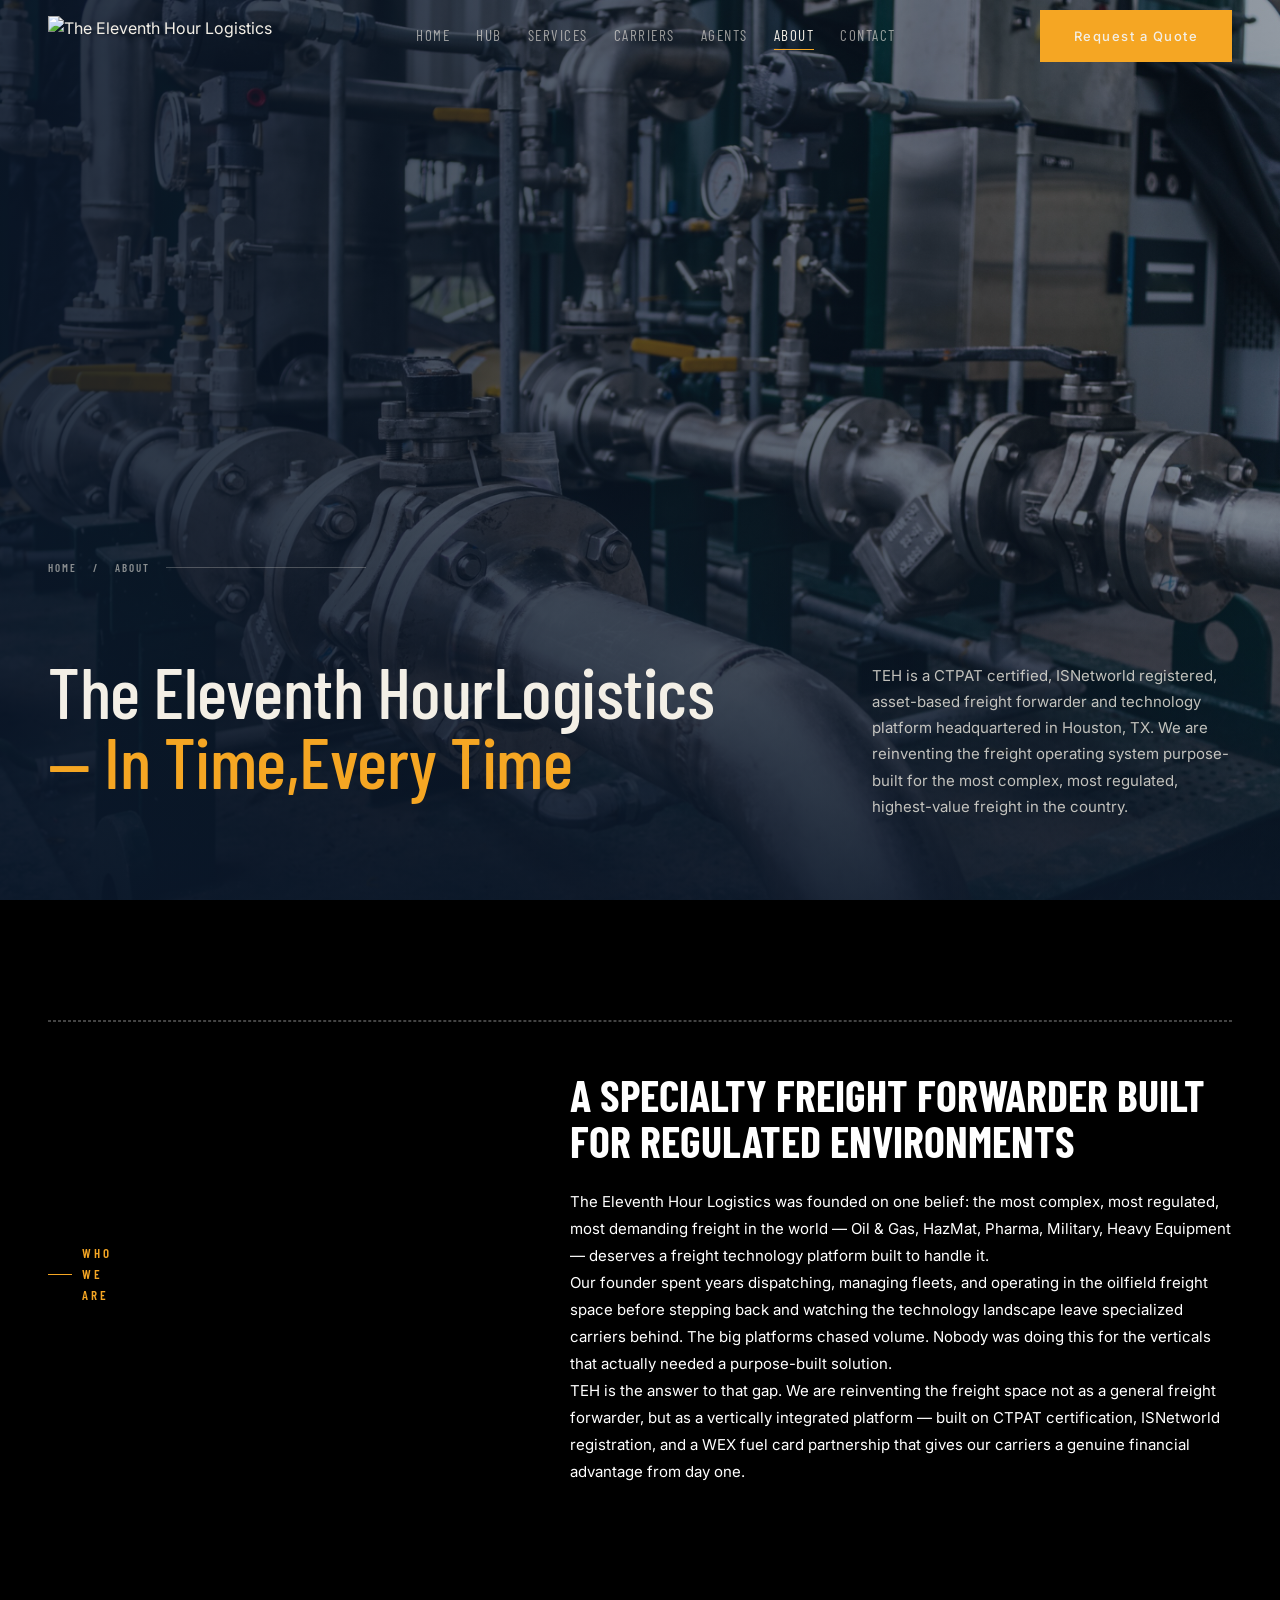
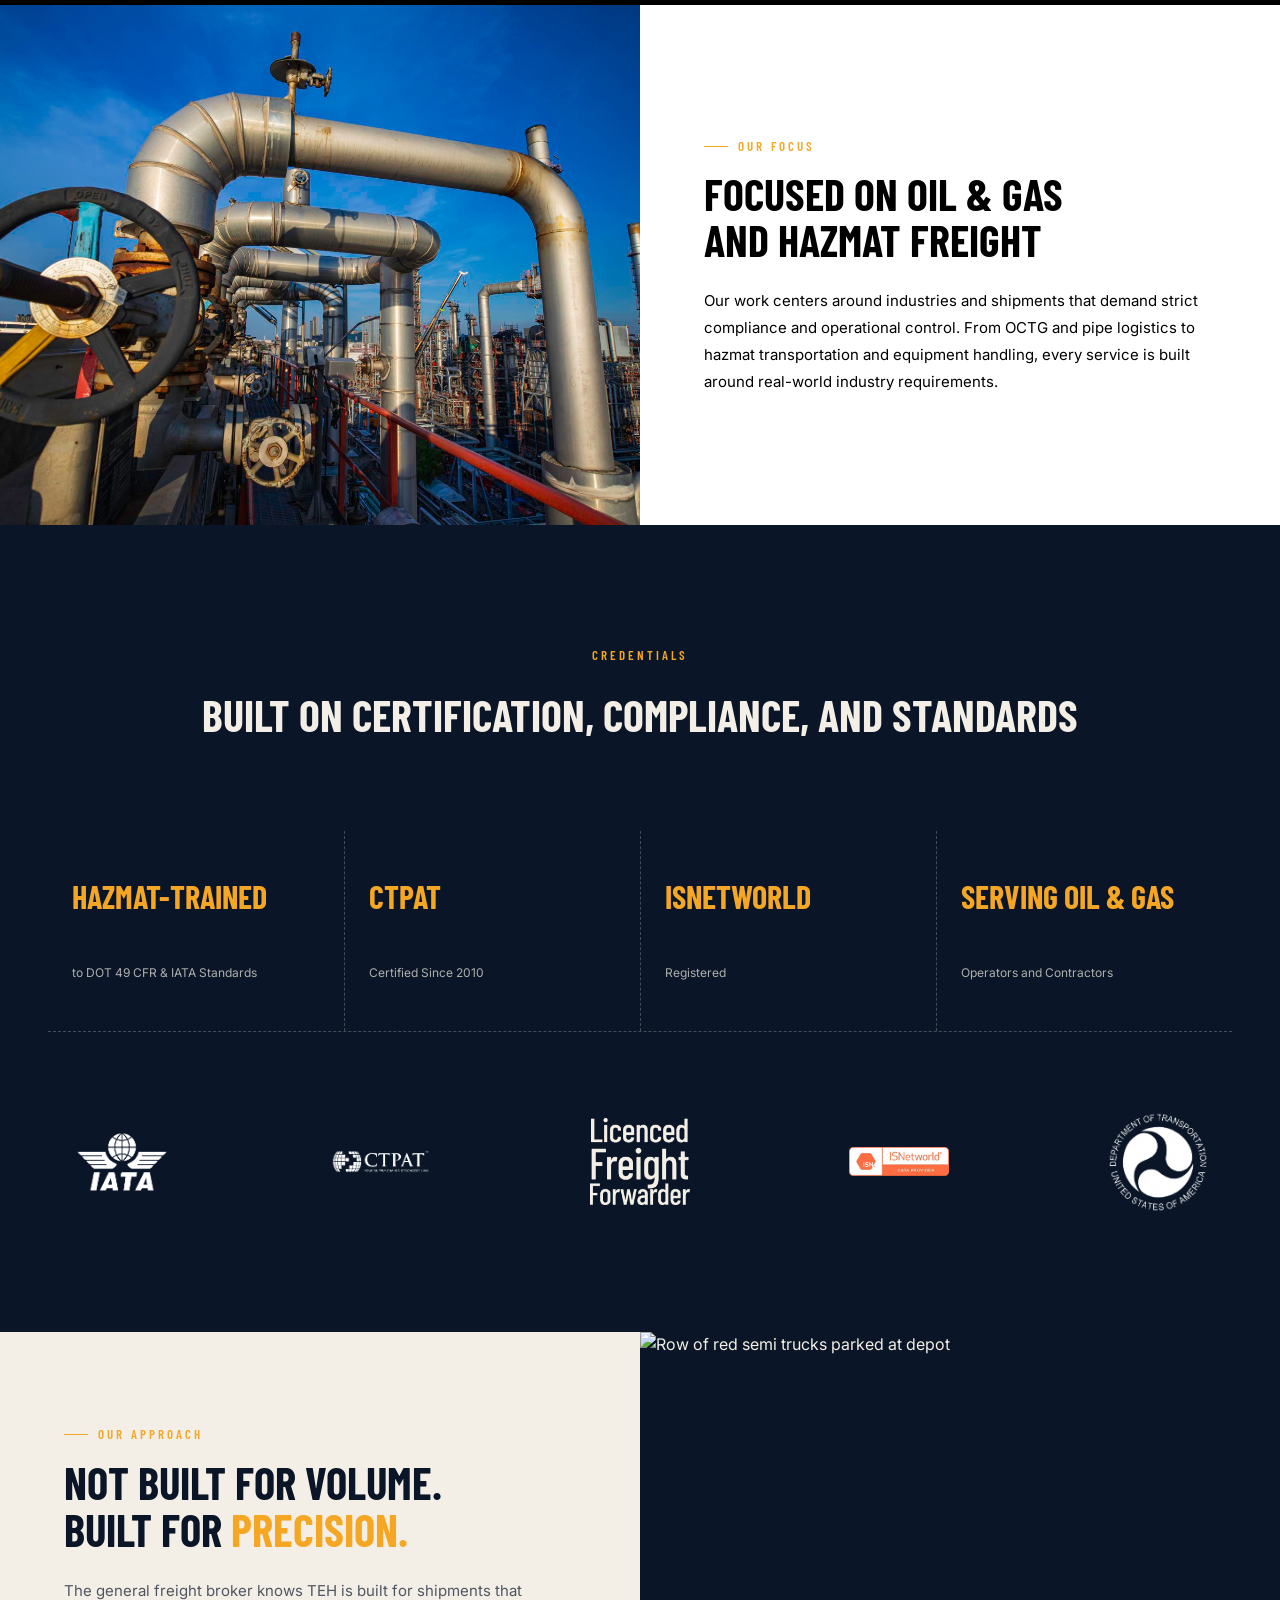
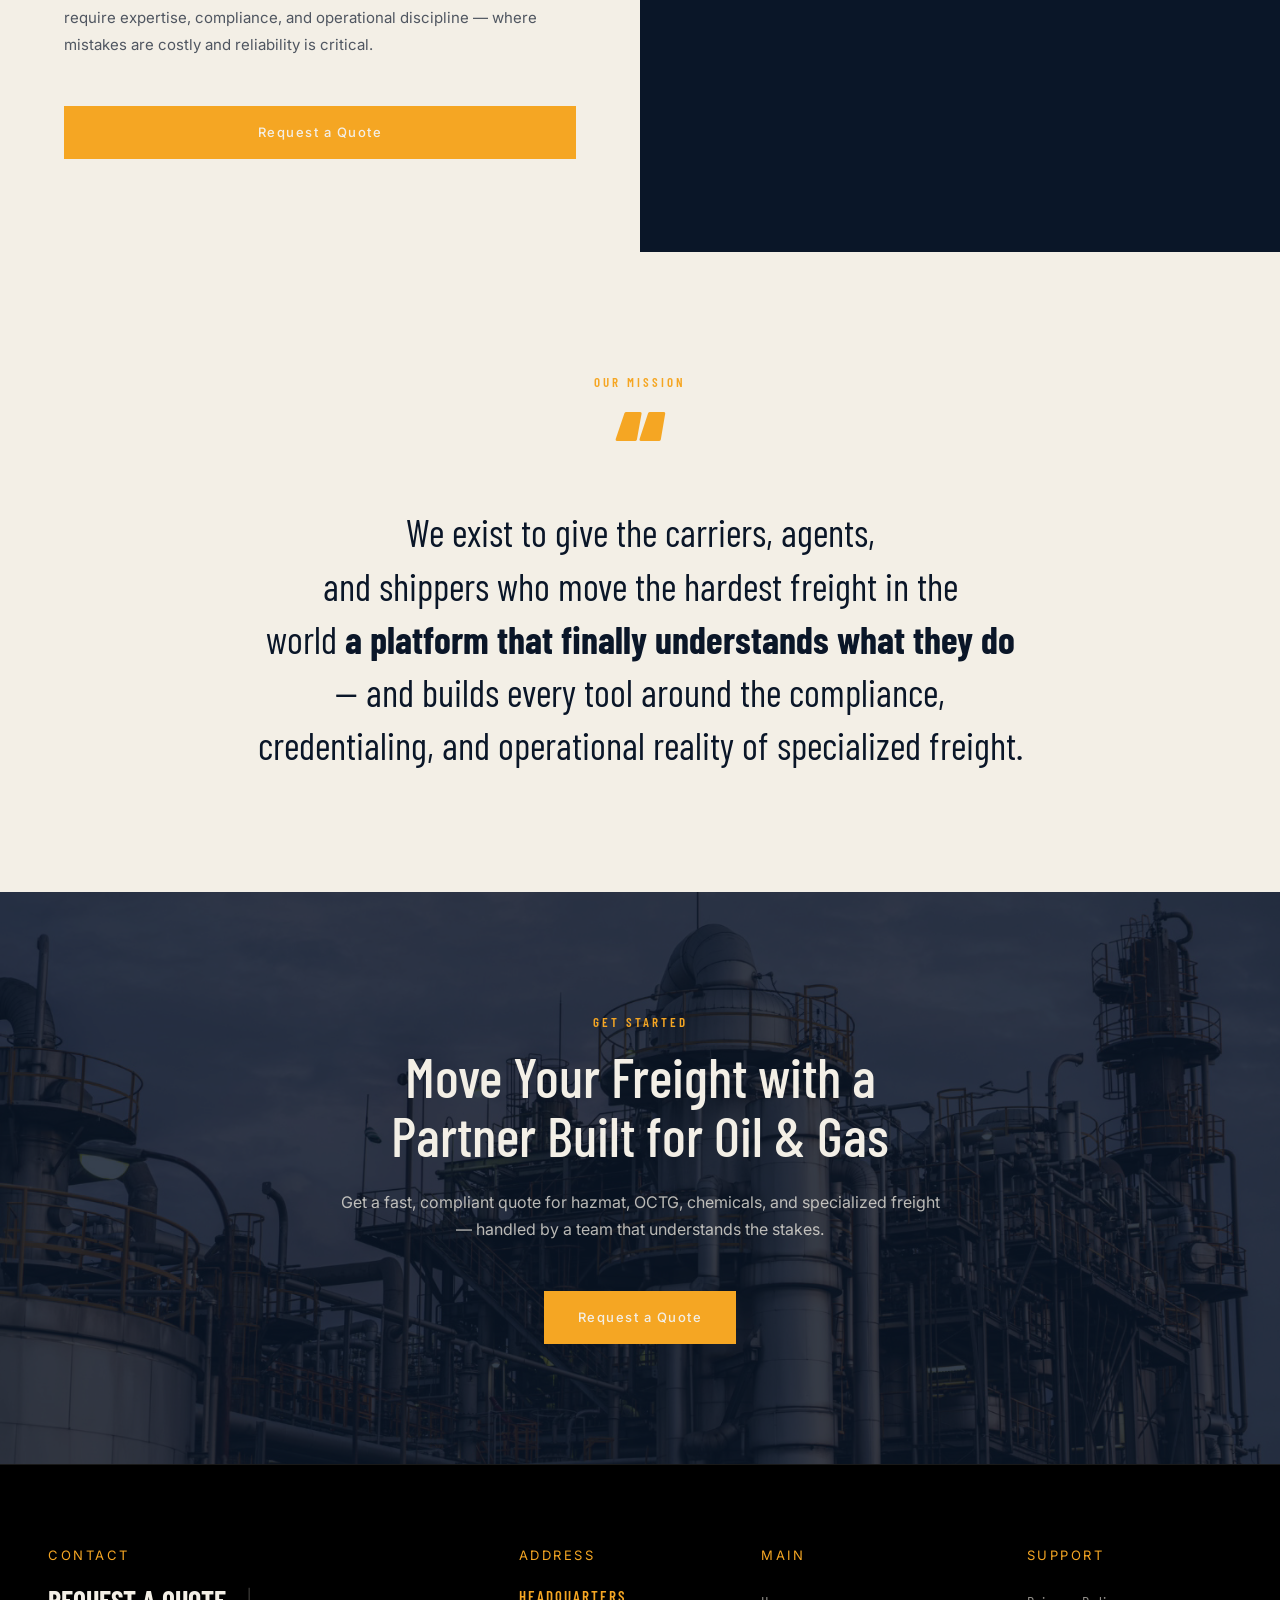
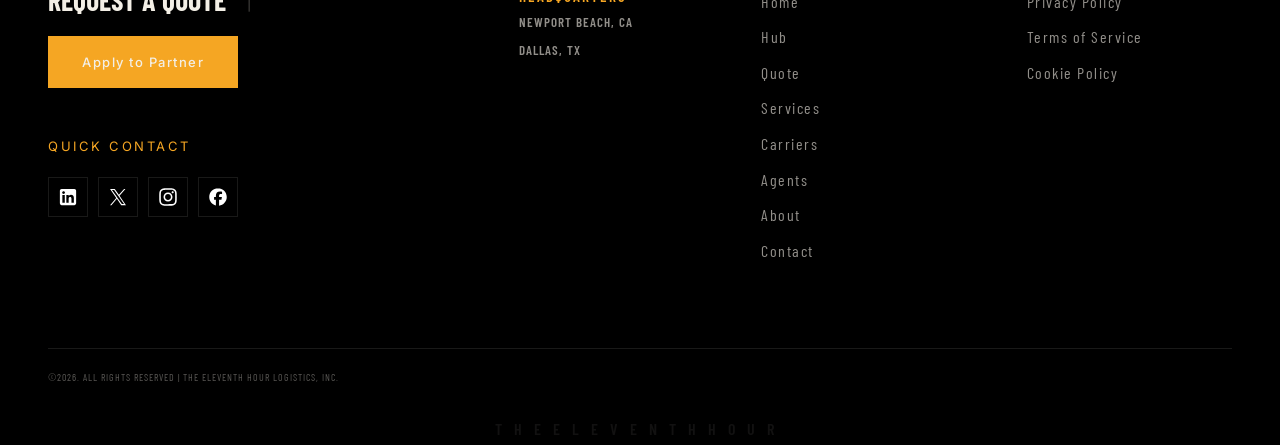
==== commit 8ba12914: "Enhance shared CSS styles" ====
--- a/about.html
+++ b/about.html
@@ -311,7 +311,7 @@
 
         .ab-creds__pillar-sub {
             font-family: var(--teh-font-body);
-            font-size: 14px;
+            font-size: 12px;
             color: rgba(243,239,230,0.70);
             line-height: 1.6;
             margin-top: var(--sp-md);
--- a/shared.css
+++ b/shared.css
@@ -1,3 +1,10 @@
+/* Space-between layout for .hp-why__pillar */
+.hp-why__pillar {
+  display: flex;
+  flex-direction: column;
+  justify-content: space-between;
+  height: 100%;
+}
 /* ============================================================
    TEH LOGISTICS — SHARED STYLESHEET
    The Eleventh Hour Logistics, Inc.  |  tehlogistics.com
@@ -39,49 +46,48 @@
    Image swaps   →  replace .teh-ph div with <img class="teh-img">
    ============================================================ */
 
-
 /* ─────────────────────────────────────────────────────────
    1. BRAND TOKENS
    ───────────────────────────────────────────────────────── */
 :root {
   /* Official TEH Brand Colors — Brand Identity PDF */
-  --teh-navy:   #0A1628;
-  --teh-amber:  #F5A623;
-  --teh-cream:  #F3EFE6;
+  --teh-navy: #0a1628;
+  --teh-amber: #f5a623;
+  --teh-cream: #f3efe6;
 
   /* UI-only derivations (not in brand guide) */
-  --teh-navy-card:     #0e1e35;
-  --teh-amber-hover:   #d48a1d;
-  --teh-amber-subtle:  rgba(245,166,35,0.10);
-  --teh-border-dark:   rgba(243,239,230,0.10);
-  --teh-border-light:  rgba(10,22,40,0.12);
-  --teh-text-on-dark:  #F3EFE6;
-  --teh-text-muted:    rgba(243,239,230,0.60);
-  --teh-text-on-light: #0A1628;
+  --teh-navy-card: #0e1e35;
+  --teh-amber-hover: #d48a1d;
+  --teh-amber-subtle: rgba(245, 166, 35, 0.1);
+  --teh-border-dark: rgba(243, 239, 230, 0.1);
+  --teh-border-light: rgba(10, 22, 40, 0.12);
+  --teh-text-on-dark: #f3efe6;
+  --teh-text-muted: rgba(243, 239, 230, 0.6);
+  --teh-text-on-light: #0a1628;
 
   /* Brand Typefaces — Brand Identity PDF pp.16–17 */
-  --teh-font-head: 'Barlow Condensed', sans-serif;
-  --teh-font-body: 'Inter', sans-serif;
+  --teh-font-head: "Barlow Condensed", sans-serif;
+  --teh-font-body: "Inter", sans-serif;
 
   /* Spacing — 8px grid */
-  --sp-xs:  8px;
-  --sp-sm:  16px;
-  --sp-md:  24px;
-  --sp-lg:  48px;
-  --sp-xl:  80px;
+  --sp-xs: 8px;
+  --sp-sm: 16px;
+  --sp-md: 24px;
+  --sp-lg: 48px;
+  --sp-xl: 80px;
   --sp-2xl: 120px;
 
   /* Layout */
-  --teh-max-w:    1280px;
-  --teh-gutter:   48px;
+  --teh-max-w: 1280px;
+  --teh-gutter: 48px;
   --teh-gutter-m: 32px;
   --teh-gutter-s: 20px;
-  --teh-nav-h:    72px;
+  --teh-nav-h: 72px;
 
   /* Motion */
-  --ease:     cubic-bezier(0.25, 0, 0, 1);
+  --ease: cubic-bezier(0.25, 0, 0, 1);
   --ease-out: cubic-bezier(0, 0, 0.2, 1);
-  --dur:      0.35s;
+  --dur: 0.35s;
 }
 
 .loader {
@@ -93,7 +99,9 @@
   flex-direction: column;
   justify-content: center;
   align-items: center;
-  transition: opacity 0.6s ease-in-out, visibility 0.6s;
+  transition:
+    opacity 0.6s ease-in-out,
+    visibility 0.6s;
   font-family: var(--teh-font-head);
   letter-spacing: 2px;
 }
@@ -115,8 +123,12 @@
 /* ─────────────────────────────────────────────────────────
    2. RESET & BASE
    ───────────────────────────────────────────────────────── */
-*, *::before, *::after {
-  margin: 0; padding: 0; box-sizing: border-box;
+*,
+*::before,
+*::after {
+  margin: 0;
+  padding: 0;
+  box-sizing: border-box;
 }
 
 html {
@@ -136,18 +148,44 @@
   -moz-osx-font-smoothing: grayscale;
 }
 
-img, video, svg { display: block; max-width: 100%; }
-a               { text-decoration: none; color: inherit; }
-ul, ol          { list-style: none; }
-button          { font-family: inherit; cursor: pointer; border: none; }
-address         { font-style: normal; }
-
-::selection { background: var(--teh-amber); color: var(--teh-navy); }
-
-::-webkit-scrollbar        { width: 4px; }
-::-webkit-scrollbar-track  { background: var(--teh-navy); }
-::-webkit-scrollbar-thumb  { background: var(--teh-amber); border-radius: 2px; }
-
+img,
+video,
+svg {
+  display: block;
+  max-width: 100%;
+}
+a {
+  text-decoration: none;
+  color: inherit;
+}
+ul,
+ol {
+  list-style: none;
+}
+button {
+  font-family: inherit;
+  cursor: pointer;
+  border: none;
+}
+address {
+  font-style: normal;
+}
+
+::selection {
+  background: var(--teh-amber);
+  color: var(--teh-navy);
+}
+
+::-webkit-scrollbar {
+  width: 4px;
+}
+::-webkit-scrollbar-track {
+  background: var(--teh-navy);
+}
+::-webkit-scrollbar-thumb {
+  background: var(--teh-amber);
+  border-radius: 2px;
+}
 
 /* ─────────────────────────────────────────────────────────
    3. TYPOGRAPHY SCALE
@@ -166,7 +204,7 @@
 }
 
 .teh-eyebrow--line::before {
-  content: '';
+  content: "";
   display: inline-block;
   width: 24px;
   height: 1px;
@@ -178,7 +216,7 @@
 .teh-section-heading {
   font-family: var(--teh-font-head);
   font-size: clamp(32px, 4vw, 52px);
-  font-weight: 700;
+  font-weight: 600;
   line-height: 1.05;
   text-transform: uppercase;
   margin-bottom: 14px;
@@ -192,7 +230,6 @@
   max-width: 560px;
 }
 
-
 /* ─────────────────────────────────────────────────────────
    4. NAVIGATION
    ─────────────────────────────────────────────────────────
@@ -201,24 +238,27 @@
    ───────────────────────────────────────────────────────── */
 .nav {
   position: fixed;
-  top: 0; left: 0; right: 0;
+  top: 0;
+  left: 0;
+  right: 0;
   z-index: 1000;
   height: var(--teh-nav-h);
   display: flex;
   align-items: center;
   justify-content: space-between;
   padding: 0 var(--teh-gutter);
-  transition: background var(--dur) var(--ease),
-              border-color var(--dur),
-              backdrop-filter var(--dur);
+  transition:
+    background var(--dur) var(--ease),
+    border-color var(--dur),
+    backdrop-filter var(--dur);
 }
 
 .nav--scrolled {
-  background: rgba(10,22,40,0.96);
+  background: rgba(10, 22, 40, 0.96);
   backdrop-filter: blur(16px);
   -webkit-backdrop-filter: blur(16px);
   border-bottom: 1px solid var(--teh-border-dark);
-  box-shadow: 0 4px 24px rgba(0,0,0,0.35);
+  box-shadow: 0 4px 24px rgba(0, 0, 0, 0.35);
 }
 
 /* Logo */
@@ -274,9 +314,11 @@
 }
 
 .nav-link::after {
-  content: '';
+  content: "";
   position: absolute;
-  bottom: 0; left: 12px; right: 12px;
+  bottom: 0;
+  left: 12px;
+  right: 12px;
   height: 1px;
   background: var(--teh-amber);
   transform: scaleX(0);
@@ -336,7 +378,6 @@
   transform: rotate(-45deg) translate(4.5px, -4.5px);
 }
 
-
 /* ─────────────────────────────────────────────────────────
    5. MOBILE MENU
    ─────────────────────────────────────────────────────────
@@ -347,7 +388,7 @@
   position: fixed;
   inset: 0;
   top: var(--teh-nav-h);
-  background: rgba(10,22,40,0.98);
+  background: rgba(10, 22, 40, 0.98);
   backdrop-filter: blur(24px);
   -webkit-backdrop-filter: blur(24px);
   z-index: 999;
@@ -357,7 +398,9 @@
   opacity: 0;
   pointer-events: none;
   transform: translateY(-8px);
-  transition: opacity 0.3s var(--ease), transform 0.3s var(--ease);
+  transition:
+    opacity 0.3s var(--ease),
+    transform 0.3s var(--ease);
 }
 
 .mob-menu.is-open {
@@ -376,7 +419,9 @@
   padding: 16px 0;
   border-bottom: 1px solid var(--teh-border-dark);
   display: block;
-  transition: color 0.2s, padding-left 0.2s;
+  transition:
+    color 0.2s,
+    padding-left 0.2s;
 }
 
 .mob-link:hover,
@@ -391,7 +436,6 @@
   gap: 12px;
   margin-top: 32px;
 }
-
 
 /* ─────────────────────────────────────────────────────────
    6. BUTTONS
@@ -433,13 +477,13 @@
 .teh-btn--primary:hover {
   background: var(--teh-amber-hover);
   border-color: var(--teh-amber-hover);
-  box-shadow: 0 8px 24px rgba(245,166,35,0.28);
+  box-shadow: 0 8px 24px rgba(245, 166, 35, 0.28);
 }
 
 .teh-btn--secondary {
   background: transparent;
   color: var(--teh-amber);
-  border-color: rgba(245,166,35,0.40);
+  border-color: rgba(245, 166, 35, 0.4);
 }
 
 .teh-btn--secondary:hover {
@@ -451,14 +495,13 @@
 .teh-btn--ghost {
   background: transparent;
   color: var(--teh-cream);
-  border-color: rgba(243,239,230,0.35);
+  border-color: rgba(243, 239, 230, 0.35);
 }
 
 .teh-btn--ghost:hover {
-  background: rgba(243,239,230,0.08);
+  background: rgba(243, 239, 230, 0.08);
   border-color: var(--teh-cream);
 }
-
 
 /* ─────────────────────────────────────────────────────────
    7. SECTION UTILITIES
@@ -473,10 +516,15 @@
   margin: 0 auto;
 }
 
-.teh-section__header { margin-bottom: var(--sp-xl); }
-.teh-section__header--center { text-align: center; }
-.teh-section__header--center .teh-eyebrow { justify-content: center; }
-
+.teh-section__header {
+  margin-bottom: var(--sp-xl);
+}
+.teh-section__header--center {
+  text-align: center;
+}
+.teh-section__header--center .teh-eyebrow {
+  justify-content: center;
+}
 
 /* ─────────────────────────────────────────────────────────
    8. IMAGE & ICON PLACEHOLDERS
@@ -506,13 +554,13 @@
 /* Base placeholder */
 .teh-ph {
   background: var(--teh-navy-card);
-  border: 1px dashed rgba(245,166,35,0.25);
+  border: 1px dashed rgba(245, 166, 35, 0.25);
   display: flex;
   flex-direction: column;
   align-items: center;
   justify-content: center;
   gap: 10px;
-  color: rgba(245,166,35,0.50);
+  color: rgba(245, 166, 35, 0.5);
   font-family: var(--teh-font-head);
   font-size: 10px;
   font-weight: 600;
@@ -527,7 +575,7 @@
 .teh-ph__icon {
   width: 32px;
   height: 32px;
-  border: 1px solid rgba(245,166,35,0.25);
+  border: 1px solid rgba(245, 166, 35, 0.25);
   border-radius: 50%;
   display: flex;
   align-items: center;
@@ -536,13 +584,27 @@
 }
 
 /* Aspect ratio variants — parent must have position:relative or defined height */
-.teh-ph--hero     { min-height: 100vh; }
-.teh-ph--video    { aspect-ratio: 16/9; }
-.teh-ph--landscape{ aspect-ratio: 3/2; }
-.teh-ph--square   { aspect-ratio: 1/1; }
-.teh-ph--card     { min-height: 320px; }
-.teh-ph--section  { min-height: 480px; }
-.teh-ph--portrait { aspect-ratio: 3/4; }
+.teh-ph--hero {
+  min-height: 100vh;
+}
+.teh-ph--video {
+  aspect-ratio: 16/9;
+}
+.teh-ph--landscape {
+  aspect-ratio: 3/2;
+}
+.teh-ph--square {
+  aspect-ratio: 1/1;
+}
+.teh-ph--card {
+  min-height: 320px;
+}
+.teh-ph--section {
+  min-height: 480px;
+}
+.teh-ph--portrait {
+  aspect-ratio: 3/4;
+}
 
 /* Certification logos */
 .teh-cert-logos {
@@ -570,7 +632,7 @@
 }
 
 .teh-cert-logo:hover {
-  border-color: rgba(245,166,35,0.35);
+  border-color: rgba(245, 166, 35, 0.35);
   color: var(--teh-cream);
 }
 
@@ -599,7 +661,10 @@
   color: var(--teh-text-muted);
   text-decoration: none;
   flex-shrink: 0;
-  transition: border-color 0.2s, color 0.2s, background 0.2s;
+  transition:
+    border-color 0.2s,
+    color 0.2s,
+    background 0.2s;
 }
 
 .teh-social-icon svg {
@@ -611,9 +676,8 @@
 .teh-social-icon:hover {
   border-color: var(--teh-amber);
   color: var(--teh-amber);
-  background: rgba(245,166,35,0.08);
-}
-
+  background: rgba(245, 166, 35, 0.08);
+}
 
 /* ─────────────────────────────────────────────────────────
    9. FOOTER
@@ -714,7 +778,9 @@
   letter-spacing: 1.5px;
   color: var(--teh-text-muted);
   padding: 5px 0;
-  transition: color 0.2s, padding-left 0.2s;
+  transition:
+    color 0.2s,
+    padding-left 0.2s;
 }
 
 .teh-footer__nav-link:hover {
@@ -743,7 +809,7 @@
 
 .teh-footer__watermark {
   font-family: var(--teh-font-head);
-  font-size: clamp(48px, 10vw, 140px);
+  /* font-size: clamp(48px, 10vw, 140px); */
   font-weight: 600;
   letter-spacing: 12px;
   text-transform: uppercase;
@@ -758,7 +824,6 @@
   overflow: hidden;
 }
 
-
 /* ─────────────────────────────────────────────────────────
    10. SCROLL REVEAL
    ─────────────────────────────────────────────────────────
@@ -769,7 +834,9 @@
 .teh-reveal {
   opacity: 0;
   transform: translateY(24px);
-  transition: opacity 0.65s var(--ease-out), transform 0.65s var(--ease-out);
+  transition:
+    opacity 0.65s var(--ease-out),
+    transform 0.65s var(--ease-out);
 }
 
 .teh-reveal--visible {
@@ -777,36 +844,71 @@
   transform: translateY(0);
 }
 
-.teh-reveal--delay-1 { transition-delay: 0.08s; }
-.teh-reveal--delay-2 { transition-delay: 0.16s; }
-.teh-reveal--delay-3 { transition-delay: 0.24s; }
-.teh-reveal--delay-4 { transition-delay: 0.32s; }
-
+.teh-reveal--delay-1 {
+  transition-delay: 0.08s;
+}
+.teh-reveal--delay-2 {
+  transition-delay: 0.16s;
+}
+.teh-reveal--delay-3 {
+  transition-delay: 0.24s;
+}
+.teh-reveal--delay-4 {
+  transition-delay: 0.32s;
+}
 
 /* ─────────────────────────────────────────────────────────
    11. RESPONSIVE
    ───────────────────────────────────────────────────────── */
 @media (max-width: 1100px) {
-  :root { --teh-gutter: var(--teh-gutter-m); }
-  .teh-footer__grid { grid-template-columns: 1fr 1fr; gap: 40px; }
+  :root {
+    --teh-gutter: var(--teh-gutter-m);
+  }
+  .teh-footer__grid {
+    grid-template-columns: 1fr 1fr;
+    gap: 40px;
+  }
 }
 
 @media (max-width: 900px) {
-  .nav-links    { display: none; }
-  .nav-hamburger{ display: flex; }
-  .mob-menu     { display: flex; }
+  .nav-links {
+    display: none;
+  }
+  .nav-hamburger {
+    display: flex;
+  }
+  .mob-menu {
+    display: flex;
+  }
 }
 
 @media (max-width: 600px) {
   :root {
-    --teh-gutter:  var(--teh-gutter-s);
+    --teh-gutter: var(--teh-gutter-s);
     --sp-2xl: 80px;
-    --sp-xl:  52px;
-  }
-  .nav { padding: 0 var(--teh-gutter-s); }
-  .teh-footer__grid { grid-template-columns: 1fr; gap: 32px; }
-  .teh-footer__cta-row { flex-direction: column; align-items: flex-start; gap: 16px; }
-  .teh-btn { padding: 12px 24px; font-size: 12px; }
-  .teh-cert-logos { gap: 8px; }
-  .teh-cert-logo { font-size: 9px; padding: 8px 12px; }
-}
+    --sp-xl: 52px;
+  }
+  .nav {
+    padding: 0 var(--teh-gutter-s);
+  }
+  .teh-footer__grid {
+    grid-template-columns: 1fr;
+    gap: 32px;
+  }
+  .teh-footer__cta-row {
+    flex-direction: column;
+    align-items: flex-start;
+    gap: 16px;
+  }
+  .teh-btn {
+    padding: 12px 24px;
+    font-size: 12px;
+  }
+  .teh-cert-logos {
+    gap: 8px;
+  }
+  .teh-cert-logo {
+    font-size: 9px;
+    padding: 8px 12px;
+  }
+}
